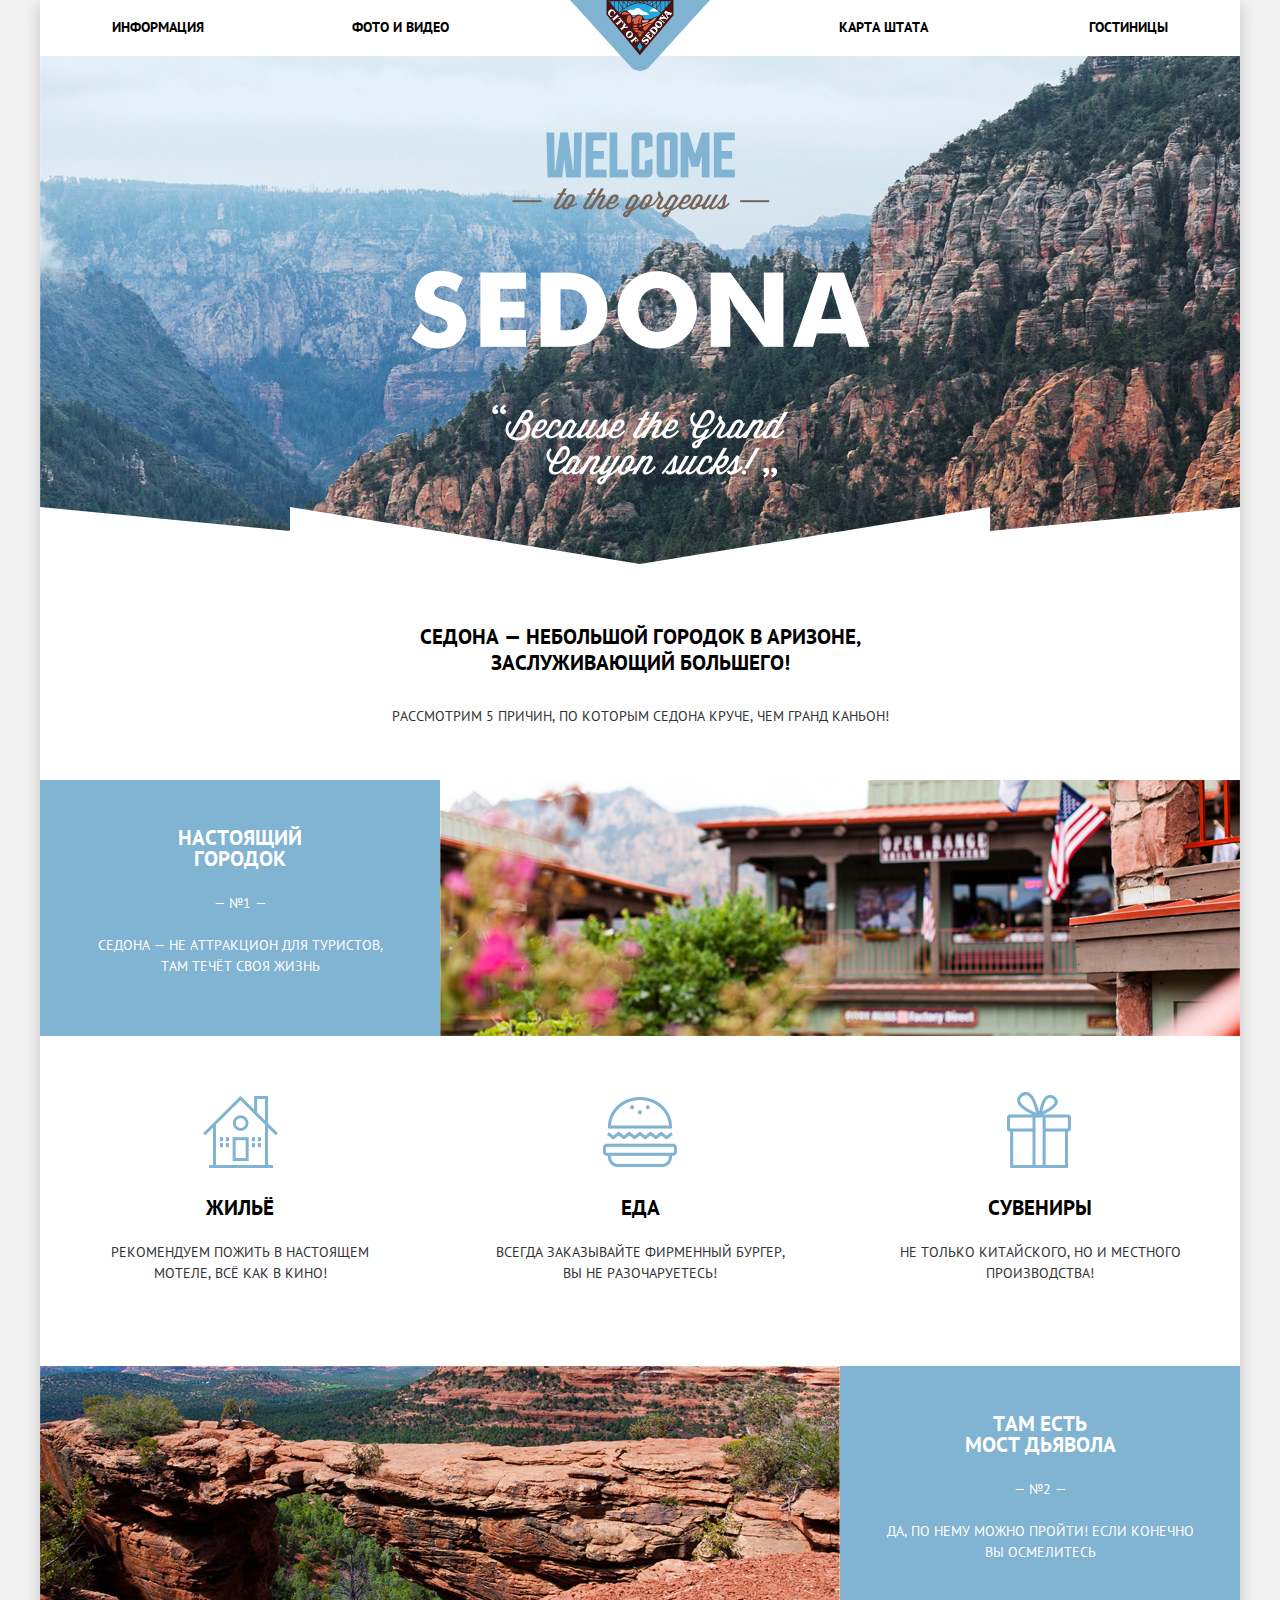
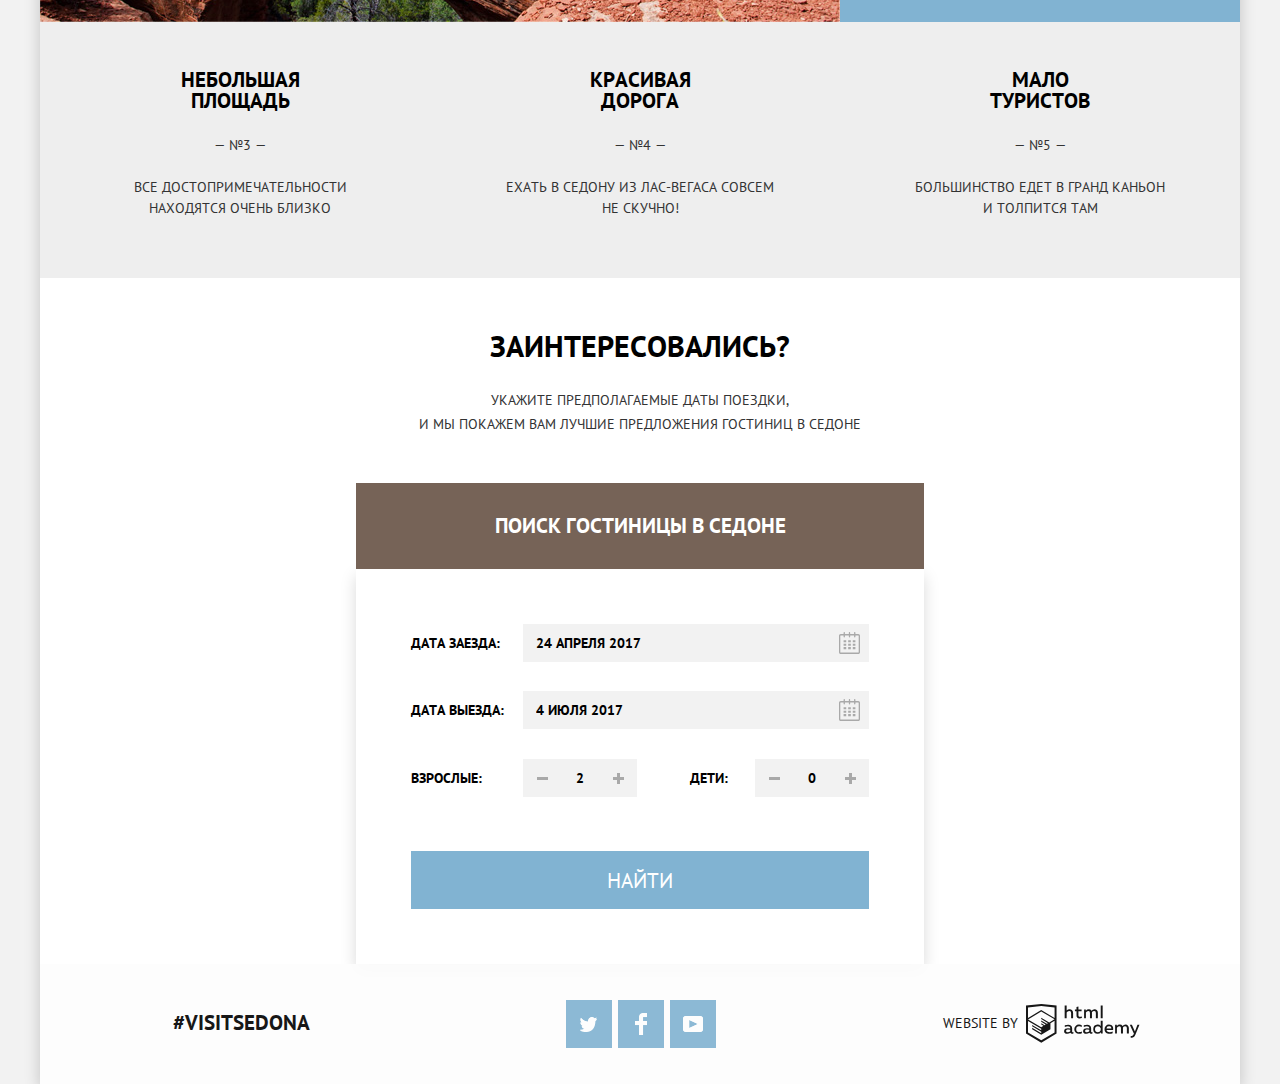
==== index.html @ 2f198418 "8. Оформление контента" ====
<!DOCTYPE html>
<html lang="ru">
  <head>
    <meta charset="utf-8">
    <title>Седона - небольшой городок в Аризоне, заслуживающий большего!</title>
    <link href="https://fonts.googleapis.com/css?family=PT+Sans:400,700&display=swap&subset=cyrillic" rel="stylesheet">
    <link href="css/normalize.css" rel="stylesheet">
    <link href="css/sedona.css" rel="stylesheet">
  </head>
  <body>
		<div class="container">

			<header class="header">
				<nav class="header-navigation">
					<a class="header-logo"><img src="img/svg/header-logo.svg" width="140" height="71" alt="Логотип сайта"></a>
					<ul class="header-menu">
						<li><a href="">Информация</a></li>
						<li><a href="">Фото и видео</a></li>
						<li><a href="">Карта штата</a></li>
						<li><a href="hotels.html">Гостиницы</a></li>
					</ul>
				</nav>
			</header>

			<main>
				<section class="welcome">
						<h1 class="visually-hidden">Добро пожаловать в Седону!</h1>
						<img src="img/images/index-welcome-text.png" width="459" height="353" alt="Добро пожаловать">
				</section>

				<section class="about">
					<h2 class="visually-hidden">Информация о Седоне</h2>
					<p class="about-title">Седона — небольшой городок в Аризоне,<br> заслуживающий большего!</p>
				  <p class="about-description">Рассмотрим 5 причин, по которым Седона круче, чем Гранд Каньон!</p>

					<ol class="features-list">
						<li  class="features-item">
							<div class="features-item-main blue-feature">
								<h3 class="features-item-title">Настоящий<br>городок</h3>
								<span  class="features-item-number">— №1 —</span>
								<p class="features-item-description">Седона — не аттракцион для туристов,<br>там течёт своя жизнь</p>
							</div>
							<p class="features-item-picture"><img src="img/images/feature-1.jpg" width="800" height="256" alt="Фотография в городе"></p>
							<ul class="item-additional">
								<li>
									<h4 class="item-additional-title">Жильё</h4>
									<p class="item-additional-description">Рекомендуем пожить в настоящем мотеле, всё как в кино!</p>
								</li>
								<li>
									<h4 class="item-additional-title">Еда</h4>
									<p class="item-additional-description">Всегда заказывайте фирменный бургер, вы не разочаруетесь!</p>
								</li>
								<li>
									<h4 class="item-additional-title">Сувениры</h4>
									<p class="item-additional-description">Не только китайского, но и местного производства!</p>
								</li>
							</ul>
						</li>

						<li class="features-item">
							<div class="features-item-main blue-feature">
								<h3 class="features-item-title">Там есть<br>Мост Дьявола</h3>
								<span class="features-item-number">— №2 —</span>
								<p class="features-item-description">Да, по нему можно пройти! Если конечно<br>вы осмелитесь</p>
							</div>
							<p class="features-item-picture"><img src="img/images/feature-2.jpg" width="800" height="256" alt="Фотография Моста Дьявола"></p>
						</li>

						<li class="features-item">
							<div class="features-item-main">
								<h3 class="features-item-title">Небольшая<br>площадь</h3>
								<span class="features-item-number">— №3 —</span>
								<p class="features-item-description">Все достопримечательности<br>находятся очень близко</p>
							</div>
						</li>

						<li class="features-item">
							<div class="features-item-main">
								<h3 class="features-item-title">Красивая<br>дорога</h3>
								<span class="features-item-number">— №4 —</span>
								<p class="features-item-description">Ехать в Седону из Лас-Вегаса совсем<br>не скучно!</p>
							</div>	
						</li>

						<li class="features-item">
							<div class="features-item-main">
								<h3 class="features-item-title">Мало<br>туристов</h3>
								<span class="features-item-number">— №5 —</span>
								<p class="features-item-description">Большинство едет в гранд каньон<br>и толпится там</p>
							</div>
						</li>
					</ol>

				</section>

				<section class="find-hotel"> 
					<h2 class="visually-hidden">Поиск гостиницы</h2>
					<p class="find-hotel-title">Заинтересовались?</p>
					<p class="find-hotel-description">Укажите предполагаемые даты поездки,<br>и мы покажем вам лучшие предложения гостиниц в Седоне</p>
					<a class="button-brown searchform-title" href="#">
						Поиск гостиницы в Седоне
					</a>
					
					<form class="searchform" action="https://echo.htmlacademy.ru" method="post">
						<div class="searchform-wrapper">

							<div class="searchform-item searchform-checkin">
								<label for="checkin-date">Дата заезда:</label>
								<input type="text" name="checkin-date" id="checkin-date" value="" placeholder="24 Апреля 2017">
								<span class="calendar-button">
									<svg xmlns="http://www.w3.org/2000/svg" width="21" height="22" viewBox="0 0 21 22">
									<path fill="#a9a9a9" d="M19.251 2.025h-2.845V.648c0-.381-.294-.689-.656-.689-.363 0-.656.308-.656.689v1.377h-3.938V.648c0-.381-.294-.689-.655-.689-.363 0-.657.308-.657.689v1.377H5.906V.648c0-.381-.294-.689-.656-.689-.363 0-.657.308-.657.689v1.377H1.75C.784 2.025 0 2.847 0 3.862v16.302C0 21.179.784 22 1.75 22h17.501c.966 0 1.749-.821 1.749-1.836V3.862c0-1.015-.783-1.837-1.749-1.837zm.437 18.139a.448.448 0 0 1-.437.459H1.75a.45.45 0 0 1-.438-.459V3.862a.45.45 0 0 1 .438-.459h2.844v1.378c0 .381.294.689.657.689.362 0 .656-.308.656-.689V3.403h3.938v1.378c0 .381.294.689.657.689.361 0 .655-.308.655-.689V3.403h3.938v1.378c0 .381.293.689.656.689.362 0 .656-.308.656-.689V3.403h2.845c.241 0 .437.206.437.459v16.302z"/>
									<path fill="#a9a9a9" d="M4.594 8.225h2.625v2.066H4.594zM4.594 11.668h2.625v2.067H4.594zM4.594 15.112h2.625v2.066H4.594zM9.188 15.112h2.625v2.066H9.188zM9.188 11.668h2.625v2.067H9.188zM9.188 8.225h2.625v2.066H9.188zM13.781 15.112h2.625v2.066h-2.625zM13.781 11.668h2.625v2.067h-2.625zM13.781 8.225h2.625v2.066h-2.625z"/>
									</svg>
								</span>
							</div>
							<div class="searchform-item searchform-checkout">
								<label for="checkout-date">Дата выезда:</label>
								<input type="text" name="checkout-date" id="checkout-date" value="" placeholder="4 Июля 2017">
								<span class="calendar-button">
									<svg xmlns="http://www.w3.org/2000/svg" width="21" height="22" viewBox="0 0 21 22">
									<path fill="#a9a9a9" d="M19.251 2.025h-2.845V.648c0-.381-.294-.689-.656-.689-.363 0-.656.308-.656.689v1.377h-3.938V.648c0-.381-.294-.689-.655-.689-.363 0-.657.308-.657.689v1.377H5.906V.648c0-.381-.294-.689-.656-.689-.363 0-.657.308-.657.689v1.377H1.75C.784 2.025 0 2.847 0 3.862v16.302C0 21.179.784 22 1.75 22h17.501c.966 0 1.749-.821 1.749-1.836V3.862c0-1.015-.783-1.837-1.749-1.837zm.437 18.139a.448.448 0 0 1-.437.459H1.75a.45.45 0 0 1-.438-.459V3.862a.45.45 0 0 1 .438-.459h2.844v1.378c0 .381.294.689.657.689.362 0 .656-.308.656-.689V3.403h3.938v1.378c0 .381.294.689.657.689.361 0 .655-.308.655-.689V3.403h3.938v1.378c0 .381.293.689.656.689.362 0 .656-.308.656-.689V3.403h2.845c.241 0 .437.206.437.459v16.302z"/>
									<path fill="#a9a9a9" d="M4.594 8.225h2.625v2.066H4.594zM4.594 11.668h2.625v2.067H4.594zM4.594 15.112h2.625v2.066H4.594zM9.188 15.112h2.625v2.066H9.188zM9.188 11.668h2.625v2.067H9.188zM9.188 8.225h2.625v2.066H9.188zM13.781 15.112h2.625v2.066h-2.625zM13.781 11.668h2.625v2.067h-2.625zM13.781 8.225h2.625v2.066h-2.625z"/>
									</svg>
								</span>
							</div>
							<div class="searchform-item searchform-adults">
								<label for="number-of-adults">Взрослые: </label>
								<div class="searchform-minus-plus-container">
									<span class="searchform-minus">меньше</span>
									<input type="text" name="number-of-adults" id="number-of-adults" value="" placeholder="2">
									<span class="searchform-plus">больше</span>
								</div>
							</div>
							<div class="searchform-item searchform-children">
								<label for="number-of-children">Дети:</label>
								<div class="searchform-minus-plus-container">
								  <span class="searchform-minus">меньше</span>
									<input type="text" name="number-of-children" id="number-of-children" value="" placeholder="0">
									<span class="searchform-plus">больше</span>
								</div>
							</div>

							<button class="button-blue searchform-button" type="submit">Найти</button>

						</div>
					</form>
				</section>
			</main>

			<footer class="footer">
				<p class="footer-hashtag">#visitsedona</p>
				<ul class="footer-social">
					<li>
						<a class="button-blue social-button social-button-twitter" href="https://twitter.com">Twitter</a>
					</li>
					<li>
						<a class="button-blue social-button social-button-facebook" href="https://www.facebook.com">Facebook</a>
					</li>
					<li><a class="button-blue social-button social-button-youtube" href="https://www.youtube.com">YouTube</a>
					</li>		
				</ul>
				<p class="footer-copyright">
					Website by <a href="https://htmlacademy.ru/intensive/htmlcss"><span class="visually-hidden">HTML Academy</span>
					<svg xmlns="http://www.w3.org/2000/svg" width="115" height="41" viewBox="0 0 115 41">
						<path fill="#000" d="M46.84 28.22a2.07 2.07 0 0 0 .58-.11v1.4a3.41 3.41 0 0 1-1.24.22 1.75 1.75 0 0 1-1.75-1 5.08 5.08 0 0 1-3.3 1.13c-1.59 0-3.06-.87-3.06-2.68 0-2.24 2.08-2.93 3.9-2.93a11.63 11.63 0 0 1 2.28.26v-.31c0-1.09-.8-1.86-2.3-1.86a7.79 7.79 0 0 0-3.15.67v-1.79a10.72 10.72 0 0 1 3.35-.58c2.48 0 4 1.18 4 3.83v3.14a.57.57 0 0 0 .69.61zm-6.76-1.19a1.42 1.42 0 0 0 1.64 1.29 3.56 3.56 0 0 0 2.53-1v-1.51a10.21 10.21 0 0 0-1.9-.22c-1.1.01-2.27.35-2.27 1.45zM53.06 20.62a5.29 5.29 0 0 1 2.7.67v1.79a4.28 4.28 0 0 0-2.42-.73 2.89 2.89 0 1 0 0 5.76 5.26 5.26 0 0 0 2.55-.67v1.8a6.58 6.58 0 0 1-2.9.6 4.42 4.42 0 0 1-4.72-4.54 4.54 4.54 0 0 1 4.79-4.68zM65.84 28.22a2.07 2.07 0 0 0 .58-.11v1.4a3.41 3.41 0 0 1-1.24.22 1.75 1.75 0 0 1-1.75-1 5.08 5.08 0 0 1-3.3 1.13c-1.59 0-3.06-.87-3.06-2.68 0-2.24 2.08-2.93 3.9-2.93a11.63 11.63 0 0 1 2.28.26v-.31c0-1.09-.8-1.86-2.3-1.86a7.79 7.79 0 0 0-3.15.67v-1.79a10.72 10.72 0 0 1 3.35-.58c2.48 0 4 1.18 4 3.83v3.14a.57.57 0 0 0 .69.61zm-6.76-1.19a1.42 1.42 0 0 0 1.64 1.29 3.56 3.56 0 0 0 2.53-1v-1.51a10.21 10.21 0 0 0-1.9-.22c-1.11.01-2.27.35-2.27 1.45zM76.67 16.85v12.76h-1.76v-1.39a4.07 4.07 0 0 1-3.35 1.62 4.62 4.62 0 0 1 0-9.22 4 4 0 0 1 3.15 1.37v-5.14h2zm-4.76 5.48a2.9 2.9 0 0 0 0 5.8 3 3 0 0 0 2.79-1.84v-2.13a3.06 3.06 0 0 0-2.79-1.83zM82.99 20.62c3.48 0 4.68 2.81 4.12 5.34h-6.58c.22 1.57 1.75 2.22 3.35 2.22a6.41 6.41 0 0 0 2.77-.62v1.68a7.5 7.5 0 0 1-3.14.6c-2.68 0-5-1.53-5-4.61a4.39 4.39 0 0 1 4.48-4.61zm.09 1.62a2.39 2.39 0 0 0-2.57 2.26h4.85a2.06 2.06 0 0 0-2.28-2.26zM89.1 29.61v-8.75h1.73v1.09a4 4 0 0 1 2.92-1.33 3 3 0 0 1 2.73 1.4 4.33 4.33 0 0 1 3.06-1.4 3.21 3.21 0 0 1 3.32 3.52v5.47h-2V24.2a1.67 1.67 0 0 0-1.73-1.84 2.94 2.94 0 0 0-2.17 1.18V29.61h-2V24.2a1.67 1.67 0 0 0-1.73-1.84 3.11 3.11 0 0 0-2.32 1.35v5.91h-2zM111.47 20.86h2l-4.1 9.93c-.95 2.28-2.19 3-3.52 3a5 5 0 0 1-1.15-.15v-1.66a3 3 0 0 0 .89.13c.95 0 1.66-.67 2.17-2l.18-.44-4.16-8.82h2.13l3 6.6zM40.66 1.53v5a4 4 0 0 1 2.83-1.2A3.41 3.41 0 0 1 47.1 8.9v5.41h-2V9.15a1.9 1.9 0 0 0-2-2.1 3.08 3.08 0 0 0-2.44 1.46v5.8h-2V1.53h2zM52.43 2.42v3.12h3.17v1.71h-3.17v4c0 1.15.53 1.53 1.66 1.53a4.71 4.71 0 0 0 1.77-.35v1.68a7.14 7.14 0 0 1-2.35.38 2.68 2.68 0 0 1-3-2.88V7.23h-1.6V5.52h1.57V2.88zM58.1 14.29V5.54h1.73v1.09a4 4 0 0 1 2.92-1.33 3 3 0 0 1 2.73 1.4 4.33 4.33 0 0 1 3.06-1.4 3.21 3.21 0 0 1 3.32 3.52v5.47h-2V8.88a1.67 1.67 0 0 0-1.73-1.84 2.94 2.94 0 0 0-2.17 1.18V14.29h-2V8.88a1.67 1.67 0 0 0-1.73-1.84 3.11 3.11 0 0 0-2.32 1.35v5.91h-2zM74.72 1.52h1.95v12.76h-1.95zM15.44.02h-.16L0 1.62v28l15.28 9.09 15.28-9.09v-28zm13.12 28.45l-13.28 7.9L2 28.47V16.99l13.22 7.87v1.43l-9.07-5.4v1.38l9.11 5.47v1.46l-9.1-5.42v1.38l9.11 5.47 9.19-5.5V19.22l4.1-2.45v11.67zm0-13.16l-3.65 2.14-1.68 1-8-4.76v1.38l6.84 4.07h-.06l-.15.09-1 .57-5.64-3.36v1.38l4.45 2.65-1.05.7-3.36-2v1.38l2.21 1.3-2.25 1.35-13.16-7.82 13.17-7.92zm0-1.39L15.21 6.05l-13.2 7.86V3.41l13.28-1.39 13.28 1.39v10.51z"/>
					</svg>
					</a>
				</p>
			</footer>
		
		</div>
  </body>
</html>
---- css/sedona.css ----
body {
	margin: 0;
	padding: 0;

	font-family: "PT Sans", "Arial", sans-serif;
	text-transform: uppercase;
	font-kerning: none;

	background-color: #f2f2f2;
}

a {
	text-decoration: none;
}

html {
	box-sizing: border-box;
}

*, *::before, *::after {
	box-sizing: inherit;
}

p {
	margin: 0;
}

img {
	max-width: 100%;
	height: auto;
}

.content-box {
	box-sizing: content-box;
}

.container {
	width: 1200px;
	padding: 0;
	margin: 0 auto;

	box-shadow: 0px 5px 15px 0 rgba(0, 1, 1, 0.2);
}

.visually-hidden {
  position: absolute;

  width: 1px;
  height: 1px;
 	margin: -1px;
 	border: 0;
	padding: 0;
	
	white-space: nowrap;

  clip: rect(0 0 0 0);
  overflow: hidden;
}

.button-blue,
.button-brown {
	display: inline-block;

	font: inherit;
	text-align: center;
	vertical-align: middle;
	color: #fff;
	text-transform: uppercase;

	border: none;
	cursor: pointer;

	transition-property: background-color, color;
	transition-duration: 0.3s, 0.2s;
}

.button-blue {
	background-color: #81b3d2;
}

.button-brown {
	background-color: #766357;
}

.button-blue:hover,
.button-blue:focus {
	background-color: #669ec0;
}

.button-blue:active {
	color: rgba(255, 255, 255, 0.3);

	background-color: #5496bd
}

.button-brown:hover,
.button-brown:focus {
	background-color: #604e43;
}

.button-brown:active {
	color: rgba(255, 255, 255, 0.3);

	background-color: #503e33;
}

.header-navigation {
	position: relative;
	font-size: 14px;
	font-weight: 700;
	line-height: 26px;
	color: #000;

	background-color: #fff;
	
	user-select: none;
}

.header-logo {
	position: absolute;
	display: block;
	width: 140px;
	height: 71px;
	left: 50%;
	top: 0;
	z-index: 10;
	transform: translate(-50%, 0);
}

.header-menu {
	display: flex;
	flex-wrap: wrap;

	margin: 0;
	padding: 0;

	list-style: none;
}

.header-menu li {
	display: block;
	width: 239px;
	height: 56px;
	padding-top: 14px;

	color: #000;

	transition-property: color;
	transition-duration: 0.2s;
}

.header-menu li:nth-child(4n+2) {
	margin-right: 244px;
}

.header-menu li:nth-child(4n+1),
.header-menu li:nth-child(4n+2) { 
	text-align: left;
}

.header-menu li:nth-child(4n-1),
.header-menu li:nth-child(4n) { 
	text-align: right;
} 

.header-menu li:nth-child(4n+1) {
	padding-left: 72px;
}

.header-menu li:nth-child(4n+2) {
	padding-left: 73px;
}

.header-menu li:nth-child(4n-1) {
	padding-right: 73px;
}

.header-menu li:nth-child(4n) {
	padding-right: 72px;
}

.header-menu a {
	color: #000;
	
	transition-property: color;
	transition-duration: 0.2s;
}
	
.header-menu a:hover,
.header-menu a:focus {
	color: #81b3d2;
}

.header-menu a:active {
	color: rgba(0, 0, 0, 0.3);
}

.welcome {
	position: relative;

	width: 1200px;
	height: 508px;
	padding-top: 76px;

	background-image: url("../img/images/index-welcome-bg.jpg");
	background-position: center -83px;
	background-repeat: no-repeat;
	background-size: 1200px 800px;
}

.welcome::after {
	content:"";

	position: absolute;
	width: 100%;
	height: 57px;

	left: 0;
	bottom: 0;
	background-image: url("../img/svg/index-welcome-mask.svg");
	background-repeat: no-repeat;
}

.welcome img {
	display: block;
	width: 459px;
	height: 353px;

	margin: 0 auto;
}

.about {
	padding-top: 60px;

	background-color: #fff;
}

.about-title {
	margin: 0;
	margin-bottom: 27px;

	font-size: 21px;
	font-weight: 700;
	line-height: 26px;
	text-align: center;
	color: #000;
}

.about-description {
	margin: 0;
	margin-bottom: 51px;

	font-size: 14px;
  font-weight: 400;
	line-height: 26px;
	text-align: center;
  color: #333;
}

.features-list {
	display: flex;
	flex-wrap: wrap;
	margin: 0;
	padding: 0;

	list-style: none;
}

.features-item {
	display: flex;
	flex-wrap: wrap;
	text-align: center;
}

.features-item:nth-child(2) {
	flex-direction: row-reverse;
}

.features-item-main {
	width: 400px;
	padding-top: 47px;

	background-color: #eeeeee;
}

.features-item-picture {
	width: 800px;
	height: 256px;
	margin: 0;
}

.blue-feature {
	background-color: #81b3d2;

}
 .blue-feature .features-item-title,
 .blue-feature .features-item-number,
 .blue-feature .features-item-description {
	 color: #fff;
 }

.features-item-title {
	margin: 0;
	margin-bottom: 24px;

	font-size: 21px;
	font-weight: 700;
	line-height: 21px;
	color: #000;
}

.features-item-number,
.features-item-description {
	font-size: 14px;
	font-weight: 400;
	line-height: 21px;
	color: #333;
}

.features-item-number {
	display: block;
	margin-bottom: 21px;
}

.features-item-description {
	margin-bottom: 59px;
}

.item-additional {
	display: flex;
	flex-wrap: wrap;

	width: 100%;
	margin: 0;
	padding: 0;

	list-style: none;
}

.item-additional li{
	width: 400px;
}

.item-additional-title {
	position: relative;

	margin: 0;
	margin-bottom: 24px;
	padding-top: 161px;

	font-size: 21px;
	font-weight: 700;
	line-height: 21px;
	color: #000;
}

.item-additional-title::before {
	position: absolute;

	content: "";
	width: 80px;
	height: 80px;
}

.item-additional li:first-child .item-additional-title::before {
	background: url("../img/images/features-icon-house.png") no-repeat 50% 50%;
	top: 56px;
	left: 160px;
}

.item-additional li:nth-child(2) .item-additional-title::before {
	background: url("../img/images/features-icon-burger.png") no-repeat 50% 50%;
	top: 56px;
	left: 160px;
}

.item-additional li:last-child .item-additional-title::before {
	background: url("../img/images/features-icon-gift.png") no-repeat 50% 50%;
	top: 54px;
	left: 159px;
}

.item-additional-description {
	padding: 0 50px;
	margin-bottom: 82px;

	font-size: 14px;
	font-weight: 400;
	line-height: 21px;
	color: #333;
}

.find-hotel {
	padding-top: 50px;

	text-align: center;
	background-color: #fff;
}

.find-hotel-title {
	margin: 0;
	margin-bottom: 24px;

	font-size: 30px;
  font-weight: 700;
	line-height: 36px;
  color: #000;
}

.find-hotel-description {
	margin: 0;
	margin-bottom: 47px;

	font-size: 14px;
  font-weight: 400;
	line-height: 24px;
  color: #333;
}

.searchform-title {
	width: 568px;
	height: 86px;
	margin: 0 auto;

	font-size: 21px;
  font-weight: 700;
  line-height: 86px;
}

.searchform {
	width: 568px;
	margin: 0 auto;
	padding:0;

	background-color: #fff;
	box-shadow: 0 7px 15px rgba(0, 1, 1, 0.15);
}

.searchform label {
	font-size: 14px;
  font-weight: 700;
  line-height: 26px;
  color: #000;
}

.searchform input {
	padding: 0;

	font: inherit;
	font-size: 14px;
  font-weight: 700;
  line-height: 38px;
  color: #000;
  text-transform: inherit;

	background-color: #f2f2f2;
	border: 2px solid #f2f2f2;
	border: 0;
}

.searchform-wrapper {
	display: flex;
	flex-wrap: wrap;
	align-items: flex-start;
	justify-content: space-between;
	width: 458px;
	margin: 0 auto;
	padding-top: 55px;
	padding-bottom: 55px;
}

.searchform-item {
  display: flex;
}

.searchform label {
	display: block;
	margin-right: auto;

	line-height: 38px;
}

.searchform-checkin,
.searchform-checkout {
	position: relative;

	width: 100%;
}

.calendar-button {
	position: absolute;

	display: block;
	width: 21px;
	height: 22px;
	top: 8px;
	right: 9px;

	cursor: pointer;
}

.calendar-button:hover path,
.calendar-button:focus path {
	fill: #000;
}

.calendar-button:active path {
	fill: #81b3d2;
}

.calendar-button path {
	transition: fill 0.3s;
}

.searchform-checkin {
	margin-bottom: 29px;
}

.searchform-checkout {
	margin-bottom: 30px;
}

.searchform-checkin input,
.searchform-checkout input{
	width: 346px;
	padding-left: 13px;
	padding-right: 40px;
}

.searchform-children,
.searchform-adults {
	margin-bottom: 54px;
}

.searchform-adults {
	width: 226px;
}

.searchform-children label {
	padding-right: 27px;
}

.searchform-adults input,
.searchform-children input {
	width: 38px;

	text-align: center;
}
.searchform-minus-plus-container{
	display: flex;
	justify-content: center;
	width: 114px;
}

.searchform-minus,
.searchform-plus {
	position: relative;

	display: block;
	width: 38px;

	font-size: 0;
	background-color: #f2f2f2;

	cursor: pointer;
}

.searchform-minus::before {
	content: "";

	position: absolute;
	top: 18px;
	left: 14px;
	width: 11px;
	height: 3px;
	background-color: #a9a9a9;

	transition-property: background-color;
	transition-duration: 0.3s;
}

.searchform-minus:hover::before,
.searchform-minus:focus::before {
	background-color: #000;
}

.searchform-minus:active::before {
	background-color: #81b3d2;
}


.searchform-plus::before {
	content: "";

	position: absolute;
	top: 18px;
	left: 14px;
	width: 11px;
	height: 3px;
	background-color: #a9a9a9;
}

.searchform-plus::after {
	content: "";

	position: absolute;
	top: 14px;
	left: 18px;
	width: 3px;
	height: 11px;
	background-color: #a9a9a9;
}

.searchform-plus:hover::before,
.searchform-plus:hover::after,
.searchform-plus:focus::before,
.searchform-plus:focus::after {
	background-color: #000;	
}

.searchform-plus:active::before,
.searchform-plus:active::after {
	background-color: #81b3d2;
}

.searchform-minus::before,
.searchform-plus::before,
.searchform-plus::after {
	transition-property: background-color;
	transition-duration: 0.3s;
}

.searchform input::-webkit-input-placeholder {
  color: #000;
} 
.searchform input::-moz-placeholder {
  color: #000;
}

.searchform input:hover {
	background-color: #ebebeb;
	border-color: #ebebeb;
}

.searchform input:focus {
	background-color: #fff;
	border-color: #e5e5e5;
}

.searchform-button {
	width: 458px;
	height: 58px;

	font-size: 21px;
	font-weight: 400;
	line-height: 58px;
}

.filters-box {
	padding-top: 27px;
  padding-bottom: 31px;

	color: #fff;

	background: #2a3e45 url("../img/images/hotels-bg.jpg") no-repeat 50% -295px;
}


.filters-box fieldset {
	width: 255px;
	padding: 0;
	margin: 0;

	border: none;
}

.filters-box legend {
	margin-bottom: 25px;

	font-size: 16px;
	font-weight: 700;

	line-height: 21px;
}

.filters-box ul {
	padding:0;
	margin: 0;

	list-style: none;
}

.filters-box li {
	margin-bottom: 25px;
	padding-left: 40px;
}

.filters-box li:last-child {
	margin-bottom: 0;
}

.filters-box .filters-checkbox {
	position: relative;

	display: block;

	font-size: 14px;
	font-weight: 400;

	line-height: 21px;

	cursor: pointer;
	user-select: none;
}

.filters-box input[type="checkbox"] + .checkbox-indicator {
	position: absolute;
	top: -1px;
	left: -40px;

	width: 27px;
	height: 23px;

	background: url("../img/svg/checkbox-off.svg") no-repeat 0 0;
	background-size: 23px 23px;
}

.filters-box input[type="checkbox"]:focus + .checkbox-indicator {
	outline: thin dotted;
  outline: 5px auto -webkit-focus-ring-color;
}

.filters-box input[type="checkbox"]:disabled + .checkbox-indicator {
	background-image: url("../img/svg/checkbox-off-disabled.svg");
	background-size: 23px 23px;
}

.filters-box input[type="checkbox"]:checked:disabled + .checkbox-indicator {
	background-image: url("../img/svg/checkbox-on-disabled.svg");
	background-size: 27px 23px;
}

.filters-box input[type="checkbox"]:checked + .checkbox-indicator {
	background-image: url("../img/svg/checkbox-on.svg");
	background-size: 27px 23px;
}

.checkbox-indicator {
	transition: background-image 0.2s;
}

.filter-range {
	width: 318px;
	margin-left: auto;
}

.filter-range-title {
	margin: 0;
	margin-bottom: 10px;

	font-size: 16px;
	font-weight: 700;

	line-height: 21px;
}

.price-controls {
	position: relative;

	height: 36px;
	margin-bottom: 20px;

	font-size: 0;

	border: 2px solid #fff;
	border-radius: 2px;
}

.price-controls::after {
	content: "";
	position: absolute;
	top: 50%;
	left: 50%;

	width: 2px;
	height: 22px;

	background-color: #fff;
	transform: translate(0, -50%);
}

.price-controls label {
	display: inline-block;

	font-size: 14px;
	font-weight: 400;

	line-height: 31px;
	vertical-align: top;

	cursor: pointer;
}

.price-controls .min-price,
.price-controls .max-price {
	width: 147px;
  padding-left: 65px;
}

.price-controls input {
	width: 32px;
	margin: 0;

	color: inherit;
	font: inherit;

	background: none;
	border: none;
}

.range-controls {
	position: relative;
	
	margin-bottom: 32px;
}

.range-controls .scale {
	height: 2px;

	background-color: rgba(255, 255, 255, 0.3);
}

.range-controls .bar {
	width: 80%;
	height: 2px;

	background: #fff;
}

.range-toggle {
	position: absolute;
	top: -9px;
	
	width: 4px;
	height: 4px;

	background-color: #ababab;
	border: 8px solid #fff;
	border-radius: 50%;
	cursor: pointer;
}

.range-toggle:hover {
  background: #1c4f80;
}

.range-toggle-min {
	left: 0;
}

.range-toggle-max {
	left: 80%;
}

.button-transparent {
	display: block;
	
	width: 137px;
	margin-left: 85px;
	padding: 0;

	font: inherit;
	font-size: 14px;
	color: #fff;
	text-transform: uppercase;
	line-height: 32px;

	background: transparent;
	border: 2px solid #fff;
	border-radius: 2px;
	cursor: pointer;

	transition-property: background-color, color;
	transition-duration: 0.3s, 0.2s;
}

.button-transparent:hover {
	color: #000;

	background-color: #fff;
}

.sorting-box {
	padding-top: 30px;
	padding-bottom: 31px;

	color: #000;

	background-color: #fff;
}

.sorting-box .hotels-container {
	align-items: center;
}

.sorting-found {
	margin: 0;
	margin-right: 47px;

	font-size: 21px;
	font-weight: 700;
	line-height: 26px;
}

.sorting-method {
	display: flex;

	padding-top: 4px;

	font-size: 12px;
	font-weight: 400;
	line-height: 18px;

	user-select: none;
}

.sorting-method ul {
	display: flex;

	margin: 0;
	margin-left: 39px;
	padding: 0;

	list-style:	none;	
}

.sorting-method li {
	margin-right: 33px;
}

.sorting-method li:last-child {
	margin-right: 0;
}

.sorting-item a {
	display: block;

	color: #cacaca;

	background-image: linear-gradient(to right, transparent 50%, #81b3d2 50%);
  background-position: 0 1.30em;
  background-repeat: repeat-x;
	background-size: 2px 1px;
	
	transition: 0.2s;
}

.sorting-item a:hover,
.sorting-item a:focus {
	color: #81b3d2;
}

.sorting-item a:active {
	color: #000;
	
	background-image: none;
}

.sorting-item-selected {
	color: #81b3d2;
}

.sorting-order {
	margin: 0;
	margin-left: auto;
	padding-top: 1px;
	padding-right: 1px;

	font-size: 0;

	user-select: none;
}

.sorting-button {
	position: relative;

	display: inline-block;

	width: 11px;
	height: 10px;

	cursor: pointer;
}

.sorting-down {
	margin-right: 13px;	
}

.sorting-button::before {
	content: "";

	position: absolute;
	top: 0;
	left: 0;
	
	transition: border-color 0.3s;
}

.sorting-up::before {
	border: 6px solid transparent; border-top: 11px solid #cacaca;
	border-bottom: 0;
}

.sorting-down::before {
	border: 6px solid transparent; border-bottom: 11px solid #cacaca;
	border-top: 0;
}

.sorting-up:hover::before,
.sorting-up:focus::before {
	border-top-color: #000;
}

.sorting-down:hover::before,
.sorting-down:focus::before {
	border-bottom-color: #000;
}

.sorting-down.sorting-button-selected::before,
.sorting-down:active::before {
	border-bottom-color: #81b3d2;
}

.sorting-up.sorting-button-selected::before,
.sorting-up:active::before {
	border-top-color: #81b3d2;
}

.accomodation {
	background-color: #fff;
}

.hotels-container {
	display: flex;
	width: 1056px;
	margin: 0 auto;
}

.accommodation-options {
	padding: 0;
	margin: 0;

	list-style: none;
}

.accomodation-item {
	padding-top: 30px;
	padding-bottom: 30px;
	margin-top: -1px;

	border-top: 1px solid #e5e5e5;
	border-bottom: 1px solid #e5e5e5;
}

.hotel-image {
	order: -1;
	width: 135px;
	height: 90px;
	margin: 0;
	margin-right: 30px;
}

.hotel-info {
	flex-grow: 1;
	min-width: 258px;
}

.hotel-name {
	margin: 0;
	margin-bottom: 7px;

	font-size: 21px;
	font-weight: 700;
	/* line-height: 26px; */
	line-height: 21px;
	color: #000;
	
	transform: translate(0, -3px);
}

.hotel-info p {
	margin: 0;
	margin-bottom: 14px;
}

.hotel-type,
.hotel-price {
	display: inline-block;

	font-size: 14px;
	font-weight: 400;
	line-height: 21px;
	vertical-align: top;
	color: #333;
}

.hotel-type {
	min-width: 110px;
	margin-right: 6px;
}

.hotel-price {
	min-width: 142px;
}

.hotel-more,
.hotel-book {
	font-size: 14px;
	font-weight: 700;
	line-height: 27px;
}

.hotel-more {
	width: 110px;
	height: 27px;
	margin-right: 2px;
}

.hotel-book {
	width: 142px;
	height: 27px;
}

.hotel-rating {
	display: flex;
	flex-direction: column;
	justify-content: space-between;
	width: 110px;
}

.hotel-rating-stars {
	display: flex;
	flex-direction: row-reverse;
	margin: 0;
	padding: 0;

	list-style: none;

	transform: translate(0, -1px)
}

.hotel-rating-stars li {
	margin-left: 5px;
}

.hotel-rating-stars li:last-child {
	margin-left: 0;
}

.hotel-rating-value {
	display: block;

	font-size: 14px;
	font-weight: 400;
	line-height: 27px;
	text-align: center;
	color: #666;

	background-color: #f2f2f2;
}

.footer {
	display: flex;
	justify-content: flex-start;
	align-items: center;
	padding-top: 36px;
	padding-bottom: 36px;
	background-color: #fff;
	opacity: 0.9;
	}


.footer-hashtag {
	display: block;
	margin: 0;
	margin-left: 133px;
	padding-bottom: 2px;

	font-size: 21px;
  font-weight: 700;
	line-height: 26px;
	text-align: right;
	color: #000;
}

.footer-social {
	display: flex;
	justify-content: flex-end;
	width: 178px;

	padding: 0;
	margin: 0 auto;

	list-style: none;
}

.footer-social li {
	margin-right: 6px;
}

.footer-social li:last-child {
	margin-right: 0px;
}

.social-button {
	position: relative;
	width: 46px;
	height: 48px;
	
	font-size: 0;
}

.social-button::before {
	content: "";
	position: absolute;
	width: 100%;
	height: 100%;
	top: 0;
	left: 0;

	background-repeat: no-repeat;
	background-position: 50% 50%;

	opacity: 1;

	transition: opacity 0.1s;
}

.social-button-twitter::before {
	background-image: url("../img/images/icon-twitter.png");
}

.social-button-facebook::before {
	background-image: url("../img/images/icon-facebook.png");
}

.social-button-youtube::before {
	background-image: url("../img/images/icon-youtube.png");
}

.social-button:active::before {
	opacity: 0.3;
}

.footer-copyright {
	display: flex;
	width: 198px;
	align-items: center;
	justify-content: space-between;
	margin: 0;
	margin-right: 99px;
	padding-bottom: 2px;

	font-size: 14px;
  font-weight: 400;
  line-height: 26px;
	color: #000;
}

.footer-copyright a {
	position: relative;
	top: 1px;

	display: block;
	width: 115px;
	height: 41px;
}

.footer-copyright path {
	transition: fill 0.3s;
}

.footer-copyright a:hover path,
.footer-copyright a:focus path {
	fill: #81b3d2;
}

.footer-copyright a:active path {
	fill: #bdbbbc;
}
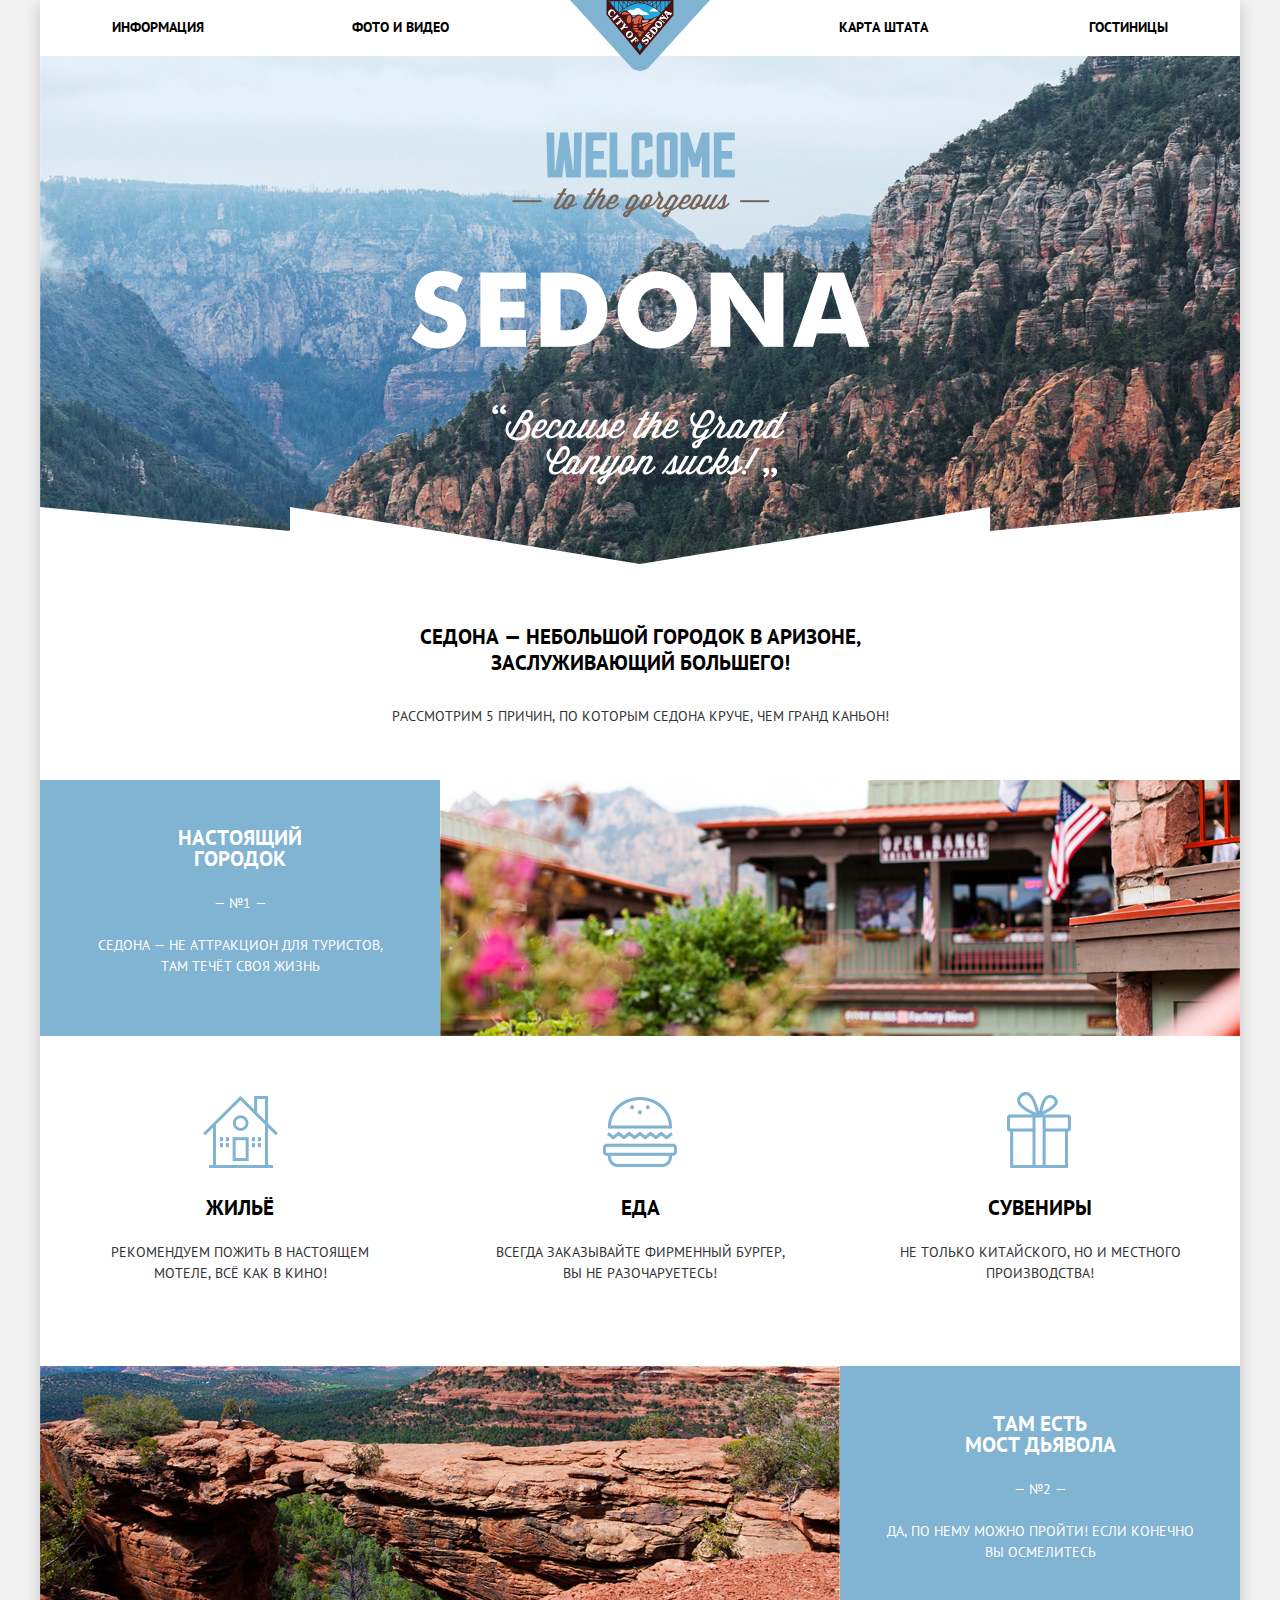
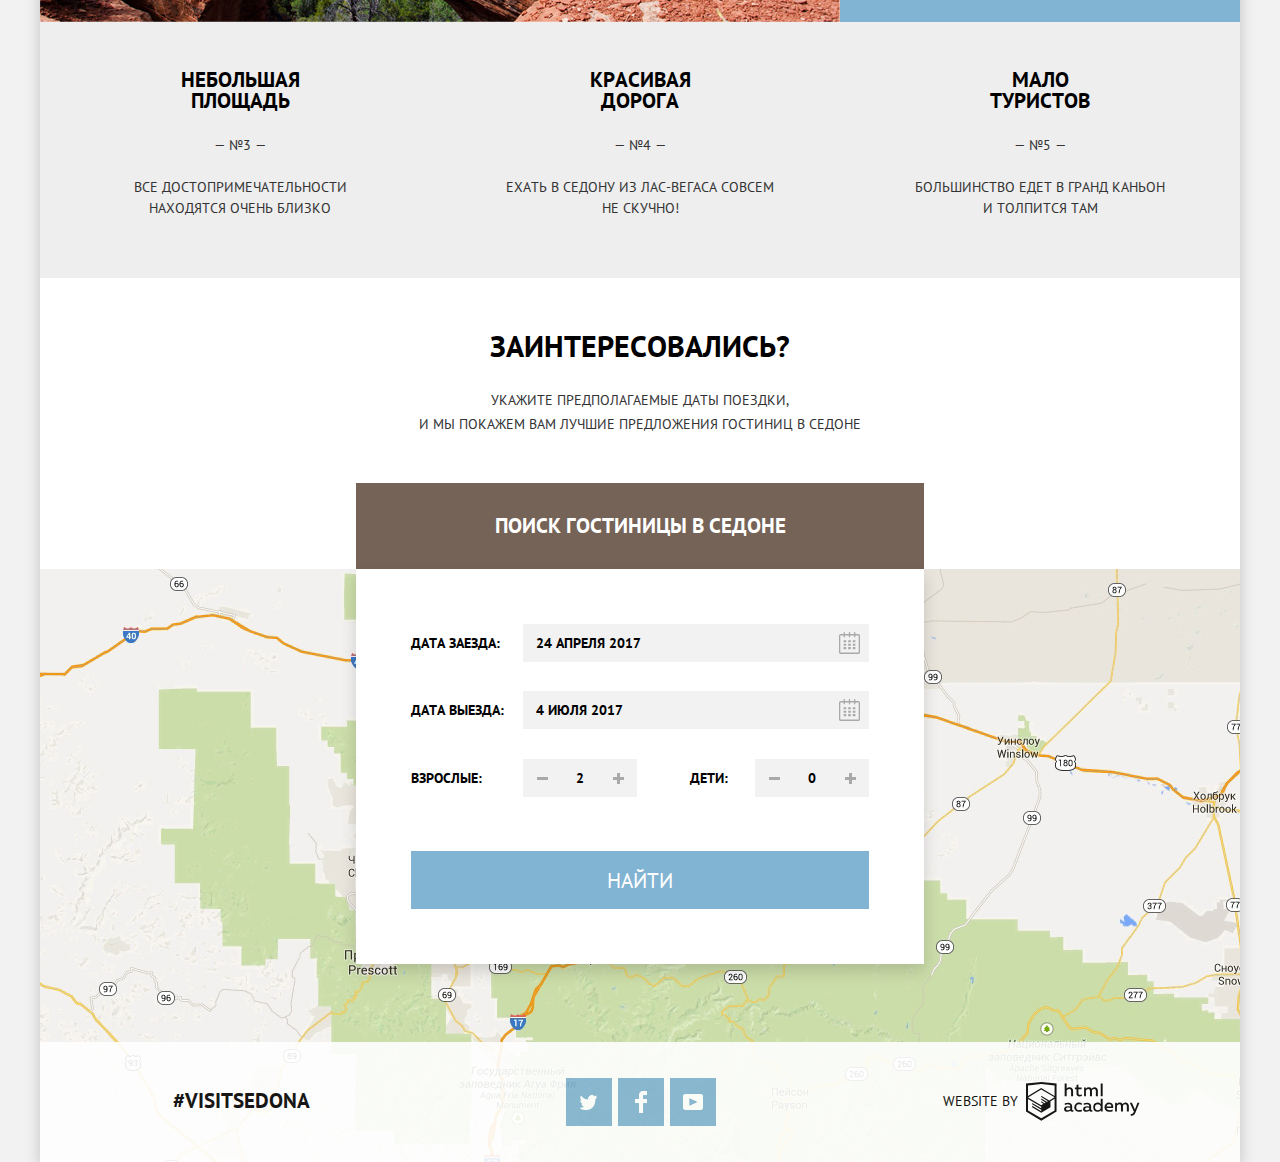
==== commit e25fe75c: "Добавил карту" ====
--- a/index.html
+++ b/index.html
@@ -146,9 +146,13 @@
 						</div>
 					</form>
 				</section>
+
+				<section class="map">
+					<!-- <iframe src="https://www.google.com/maps/embed?pb=!1m18!1m12!1m3!1d943279.9633735727!2d-112.20242043568891!3d34.62114854041308!2m3!1f0!2f0!3f0!3m2!1i1024!2i768!4f13.1!3m3!1m2!1s0x872da132f942b00d%3A0x5548c523fa6c8efd!2z0KHQtdC00L7QvdCwLCDQkNGA0LjQt9C-0L3QsCA4NjMzNiwg0KHQqNCQ!5e0!3m2!1sru!2sru!4v1570294739976!5m2!1sru!2sru" width="1200" height="593" frameborder="0" style="border:0;" allowfullscreen=""></iframe> -->
+				</section>
 			</main>
 
-			<footer class="footer">
+			<footer class="footer index-footer">
 				<p class="footer-hashtag">#visitsedona</p>
 				<ul class="footer-social">
 					<li>
--- a/css/sedona.css
+++ b/css/sedona.css
@@ -1,4 +1,6 @@
 body {
+	position: relative;
+
 	margin: 0;
 	padding: 0;
 
@@ -391,6 +393,8 @@
 }
 
 .find-hotel {
+	position: relative;
+
 	padding-top: 50px;
 
 	text-align: center;
@@ -428,6 +432,10 @@
 }
 
 .searchform {
+	position: absolute;
+	left: 50%;
+	transform: translateX(-50%);
+
 	width: 568px;
 	margin: 0 auto;
 	padding:0;
@@ -656,6 +664,13 @@
 	line-height: 58px;
 }
 
+.map {
+	width: 1200px;
+	height: 593px;
+
+	background: #fff url("../img/images/map.jpg") no-repeat 0 0;
+}
+
 .filters-box {
 	padding-top: 27px;
   padding-bottom: 31px;
@@ -809,6 +824,7 @@
 
 .price-controls input {
 	width: 32px;
+	height: 32px;
 	margin: 0;
 
 	color: inherit;
@@ -1179,6 +1195,12 @@
 	opacity: 0.9;
 	}
 
+.index-footer {
+	position: absolute;
+	bottom: 0;
+
+	width: 1200px;
+}
 
 .footer-hashtag {
 	display: block;
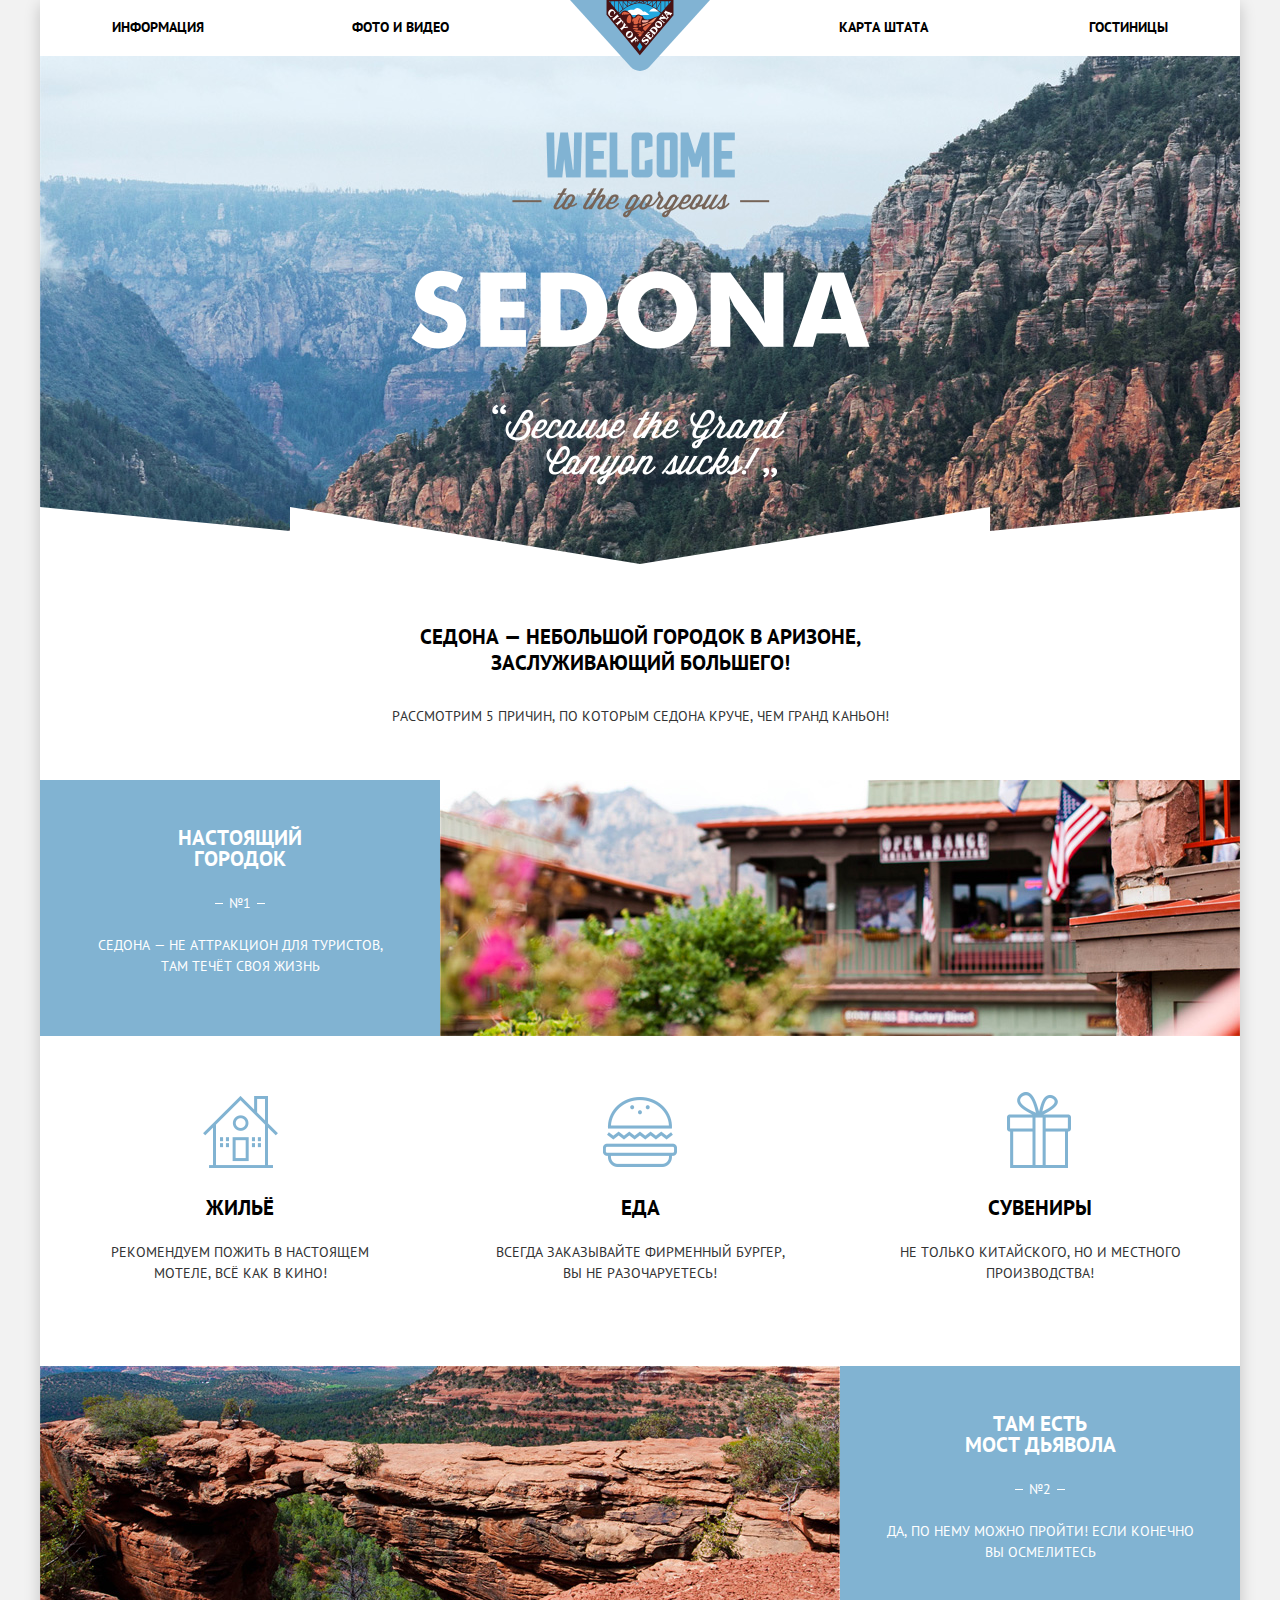
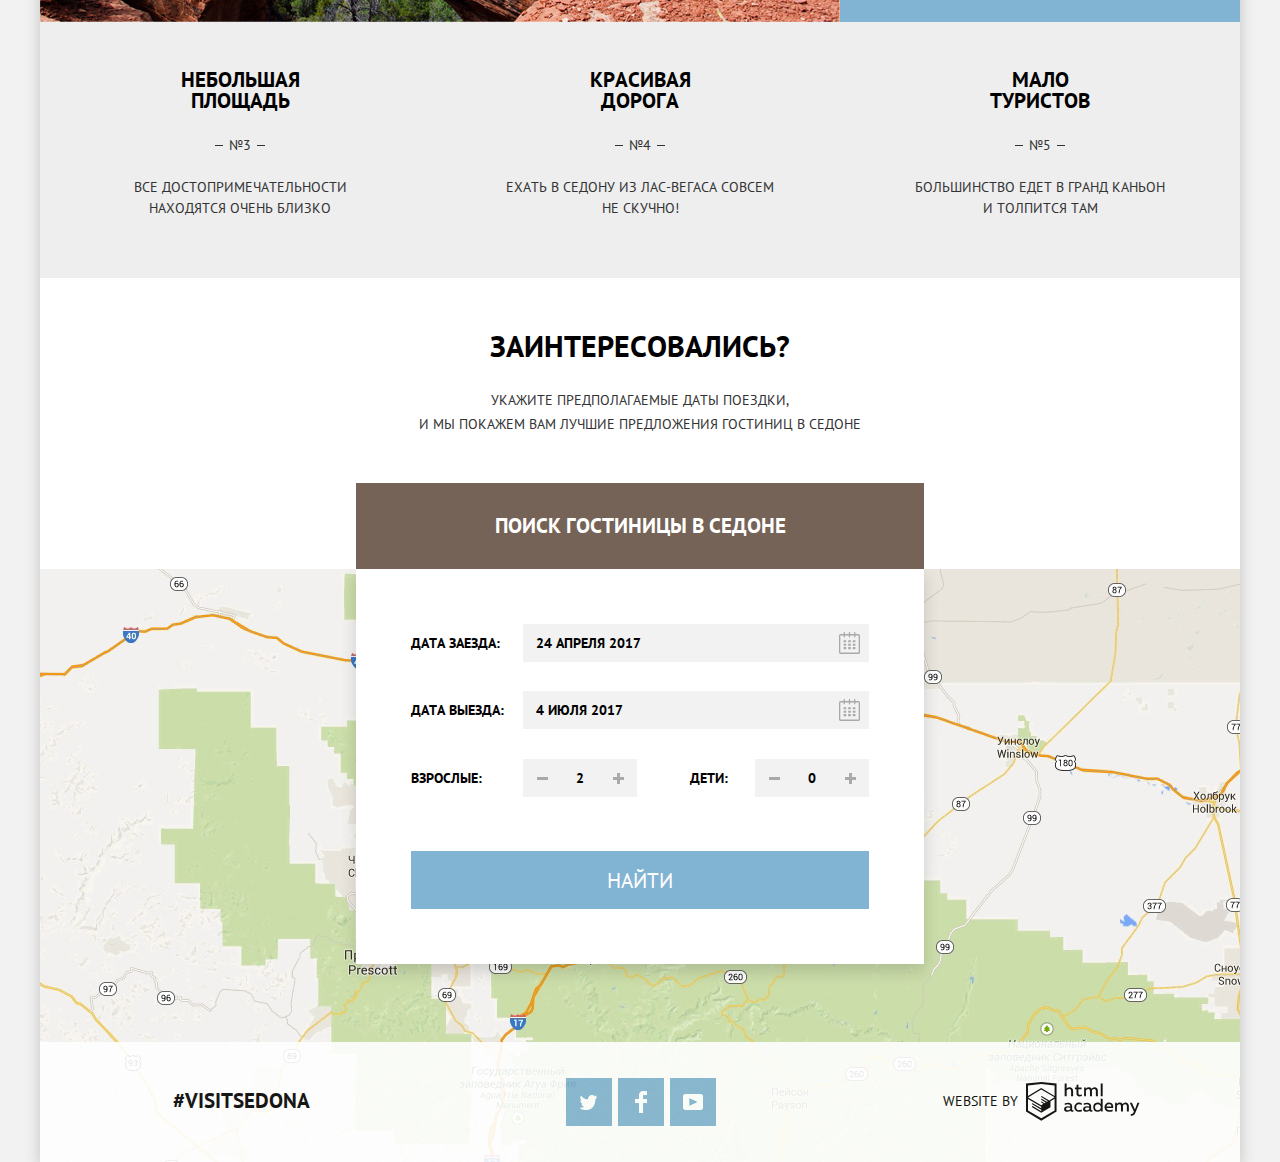
==== commit 47ef931c: "Улучшения + JS" ====
--- a/index.html
+++ b/index.html
@@ -5,7 +5,7 @@
     <title>Седона - небольшой городок в Аризоне, заслуживающий большего!</title>
     <link href="https://fonts.googleapis.com/css?family=PT+Sans:400,700&display=swap&subset=cyrillic" rel="stylesheet">
     <link href="css/normalize.css" rel="stylesheet">
-    <link href="css/sedona.css" rel="stylesheet">
+    <link href="css/sedona-min.css" rel="stylesheet">
   </head>
   <body>
 		<div class="container">
@@ -14,9 +14,9 @@
 				<nav class="header-navigation">
 					<a class="header-logo"><img src="img/svg/header-logo.svg" width="140" height="71" alt="Логотип сайта"></a>
 					<ul class="header-menu">
-						<li><a href="">Информация</a></li>
-						<li><a href="">Фото и видео</a></li>
-						<li><a href="">Карта штата</a></li>
+						<li><a href="#">Информация</a></li>
+						<li><a href="#">Фото и видео</a></li>
+						<li><a href="#">Карта штата</a></li>
 						<li><a href="hotels.html">Гостиницы</a></li>
 					</ul>
 				</nav>
@@ -37,7 +37,7 @@
 						<li  class="features-item">
 							<div class="features-item-main blue-feature">
 								<h3 class="features-item-title">Настоящий<br>городок</h3>
-								<span  class="features-item-number">— №1 —</span>
+								<span  class="features-item-number">№1</span>
 								<p class="features-item-description">Седона — не аттракцион для туристов,<br>там течёт своя жизнь</p>
 							</div>
 							<p class="features-item-picture"><img src="img/images/feature-1.jpg" width="800" height="256" alt="Фотография в городе"></p>
@@ -60,7 +60,7 @@
 						<li class="features-item">
 							<div class="features-item-main blue-feature">
 								<h3 class="features-item-title">Там есть<br>Мост Дьявола</h3>
-								<span class="features-item-number">— №2 —</span>
+								<span class="features-item-number">№2</span>
 								<p class="features-item-description">Да, по нему можно пройти! Если конечно<br>вы осмелитесь</p>
 							</div>
 							<p class="features-item-picture"><img src="img/images/feature-2.jpg" width="800" height="256" alt="Фотография Моста Дьявола"></p>
@@ -69,7 +69,7 @@
 						<li class="features-item">
 							<div class="features-item-main">
 								<h3 class="features-item-title">Небольшая<br>площадь</h3>
-								<span class="features-item-number">— №3 —</span>
+								<span class="features-item-number">№3</span>
 								<p class="features-item-description">Все достопримечательности<br>находятся очень близко</p>
 							</div>
 						</li>
@@ -77,7 +77,7 @@
 						<li class="features-item">
 							<div class="features-item-main">
 								<h3 class="features-item-title">Красивая<br>дорога</h3>
-								<span class="features-item-number">— №4 —</span>
+								<span class="features-item-number">№4</span>
 								<p class="features-item-description">Ехать в Седону из Лас-Вегаса совсем<br>не скучно!</p>
 							</div>	
 						</li>
@@ -85,7 +85,7 @@
 						<li class="features-item">
 							<div class="features-item-main">
 								<h3 class="features-item-title">Мало<br>туристов</h3>
-								<span class="features-item-number">— №5 —</span>
+								<span class="features-item-number">№5</span>
 								<p class="features-item-description">Большинство едет в гранд каньон<br>и толпится там</p>
 							</div>
 						</li>
@@ -97,9 +97,9 @@
 					<h2 class="visually-hidden">Поиск гостиницы</h2>
 					<p class="find-hotel-title">Заинтересовались?</p>
 					<p class="find-hotel-description">Укажите предполагаемые даты поездки,<br>и мы покажем вам лучшие предложения гостиниц в Седоне</p>
-					<a class="button-brown searchform-title" href="#">
+					<button class="button-brown searchform-title searchform-open-js" aria-label="Закрыть или открыть форму поиска (по умолчанию форма открыта)">
 						Поиск гостиницы в Седоне
-					</a>
+					</button>
 					
 					<form class="searchform" action="https://echo.htmlacademy.ru" method="post">
 						<div class="searchform-wrapper">
@@ -148,7 +148,9 @@
 				</section>
 
 				<section class="map">
-					<!-- <iframe src="https://www.google.com/maps/embed?pb=!1m18!1m12!1m3!1d943279.9633735727!2d-112.20242043568891!3d34.62114854041308!2m3!1f0!2f0!3f0!3m2!1i1024!2i768!4f13.1!3m3!1m2!1s0x872da132f942b00d%3A0x5548c523fa6c8efd!2z0KHQtdC00L7QvdCwLCDQkNGA0LjQt9C-0L3QsCA4NjMzNiwg0KHQqNCQ!5e0!3m2!1sru!2sru!4v1570294739976!5m2!1sru!2sru" width="1200" height="593" frameborder="0" style="border:0;" allowfullscreen=""></iframe> -->
+					<h2 class="visually-hidden">Седона на карте</h2>
+					<p class="visually-hidden">Координаты: 34°52'09.5"N 111°45'41.8"W (34.869294, -111.761601)</p>
+					<iframe src="https://www.google.com/maps/embed?pb=!1m18!1m12!1m3!1d815653.5714493705!2d-112.10775537165748!3d34.71757972899389!2m3!1f0!2f0!3f0!3m2!1i1024!2i768!4f13.1!3m3!1m2!1s0x872da132f942b00d%3A0x5548c523fa6c8efd!2z0KHQtdC00L7QvdCwLCDQkNGA0LjQt9C-0L3QsCA4NjMzNiwg0KHQqNCQ!5e0!3m2!1sru!2sru!4v1570716883359!5m2!1sru!2sru" width="1200" height="700" frameborder="0" style="border:0;" allowfullscreen="" tabindex="-1"></iframe>
 				</section>
 			</main>
 
@@ -162,17 +164,20 @@
 						<a class="button-blue social-button social-button-facebook" href="https://www.facebook.com">Facebook</a>
 					</li>
 					<li><a class="button-blue social-button social-button-youtube" href="https://www.youtube.com">YouTube</a>
-					</li>		
+					</li>	
 				</ul>
 				<p class="footer-copyright">
-					Website by <a href="https://htmlacademy.ru/intensive/htmlcss"><span class="visually-hidden">HTML Academy</span>
-					<svg xmlns="http://www.w3.org/2000/svg" width="115" height="41" viewBox="0 0 115 41">
+					Website by 
+					<a href="https://htmlacademy.ru/intensive/htmlcss" target="_blank">
+						<span class="visually-hidden">HTML Academy</span>
+						<svg xmlns="http://www.w3.org/2000/svg" width="115" height="41" viewBox="0 0 115 41">
 						<path fill="#000" d="M46.84 28.22a2.07 2.07 0 0 0 .58-.11v1.4a3.41 3.41 0 0 1-1.24.22 1.75 1.75 0 0 1-1.75-1 5.08 5.08 0 0 1-3.3 1.13c-1.59 0-3.06-.87-3.06-2.68 0-2.24 2.08-2.93 3.9-2.93a11.63 11.63 0 0 1 2.28.26v-.31c0-1.09-.8-1.86-2.3-1.86a7.79 7.79 0 0 0-3.15.67v-1.79a10.72 10.72 0 0 1 3.35-.58c2.48 0 4 1.18 4 3.83v3.14a.57.57 0 0 0 .69.61zm-6.76-1.19a1.42 1.42 0 0 0 1.64 1.29 3.56 3.56 0 0 0 2.53-1v-1.51a10.21 10.21 0 0 0-1.9-.22c-1.1.01-2.27.35-2.27 1.45zM53.06 20.62a5.29 5.29 0 0 1 2.7.67v1.79a4.28 4.28 0 0 0-2.42-.73 2.89 2.89 0 1 0 0 5.76 5.26 5.26 0 0 0 2.55-.67v1.8a6.58 6.58 0 0 1-2.9.6 4.42 4.42 0 0 1-4.72-4.54 4.54 4.54 0 0 1 4.79-4.68zM65.84 28.22a2.07 2.07 0 0 0 .58-.11v1.4a3.41 3.41 0 0 1-1.24.22 1.75 1.75 0 0 1-1.75-1 5.08 5.08 0 0 1-3.3 1.13c-1.59 0-3.06-.87-3.06-2.68 0-2.24 2.08-2.93 3.9-2.93a11.63 11.63 0 0 1 2.28.26v-.31c0-1.09-.8-1.86-2.3-1.86a7.79 7.79 0 0 0-3.15.67v-1.79a10.72 10.72 0 0 1 3.35-.58c2.48 0 4 1.18 4 3.83v3.14a.57.57 0 0 0 .69.61zm-6.76-1.19a1.42 1.42 0 0 0 1.64 1.29 3.56 3.56 0 0 0 2.53-1v-1.51a10.21 10.21 0 0 0-1.9-.22c-1.11.01-2.27.35-2.27 1.45zM76.67 16.85v12.76h-1.76v-1.39a4.07 4.07 0 0 1-3.35 1.62 4.62 4.62 0 0 1 0-9.22 4 4 0 0 1 3.15 1.37v-5.14h2zm-4.76 5.48a2.9 2.9 0 0 0 0 5.8 3 3 0 0 0 2.79-1.84v-2.13a3.06 3.06 0 0 0-2.79-1.83zM82.99 20.62c3.48 0 4.68 2.81 4.12 5.34h-6.58c.22 1.57 1.75 2.22 3.35 2.22a6.41 6.41 0 0 0 2.77-.62v1.68a7.5 7.5 0 0 1-3.14.6c-2.68 0-5-1.53-5-4.61a4.39 4.39 0 0 1 4.48-4.61zm.09 1.62a2.39 2.39 0 0 0-2.57 2.26h4.85a2.06 2.06 0 0 0-2.28-2.26zM89.1 29.61v-8.75h1.73v1.09a4 4 0 0 1 2.92-1.33 3 3 0 0 1 2.73 1.4 4.33 4.33 0 0 1 3.06-1.4 3.21 3.21 0 0 1 3.32 3.52v5.47h-2V24.2a1.67 1.67 0 0 0-1.73-1.84 2.94 2.94 0 0 0-2.17 1.18V29.61h-2V24.2a1.67 1.67 0 0 0-1.73-1.84 3.11 3.11 0 0 0-2.32 1.35v5.91h-2zM111.47 20.86h2l-4.1 9.93c-.95 2.28-2.19 3-3.52 3a5 5 0 0 1-1.15-.15v-1.66a3 3 0 0 0 .89.13c.95 0 1.66-.67 2.17-2l.18-.44-4.16-8.82h2.13l3 6.6zM40.66 1.53v5a4 4 0 0 1 2.83-1.2A3.41 3.41 0 0 1 47.1 8.9v5.41h-2V9.15a1.9 1.9 0 0 0-2-2.1 3.08 3.08 0 0 0-2.44 1.46v5.8h-2V1.53h2zM52.43 2.42v3.12h3.17v1.71h-3.17v4c0 1.15.53 1.53 1.66 1.53a4.71 4.71 0 0 0 1.77-.35v1.68a7.14 7.14 0 0 1-2.35.38 2.68 2.68 0 0 1-3-2.88V7.23h-1.6V5.52h1.57V2.88zM58.1 14.29V5.54h1.73v1.09a4 4 0 0 1 2.92-1.33 3 3 0 0 1 2.73 1.4 4.33 4.33 0 0 1 3.06-1.4 3.21 3.21 0 0 1 3.32 3.52v5.47h-2V8.88a1.67 1.67 0 0 0-1.73-1.84 2.94 2.94 0 0 0-2.17 1.18V14.29h-2V8.88a1.67 1.67 0 0 0-1.73-1.84 3.11 3.11 0 0 0-2.32 1.35v5.91h-2zM74.72 1.52h1.95v12.76h-1.95zM15.44.02h-.16L0 1.62v28l15.28 9.09 15.28-9.09v-28zm13.12 28.45l-13.28 7.9L2 28.47V16.99l13.22 7.87v1.43l-9.07-5.4v1.38l9.11 5.47v1.46l-9.1-5.42v1.38l9.11 5.47 9.19-5.5V19.22l4.1-2.45v11.67zm0-13.16l-3.65 2.14-1.68 1-8-4.76v1.38l6.84 4.07h-.06l-.15.09-1 .57-5.64-3.36v1.38l4.45 2.65-1.05.7-3.36-2v1.38l2.21 1.3-2.25 1.35-13.16-7.82 13.17-7.92zm0-1.39L15.21 6.05l-13.2 7.86V3.41l13.28-1.39 13.28 1.39v10.51z"/>
-					</svg>
+						</svg>		
 					</a>
 				</p>
 			</footer>
 		
 		</div>
+	<script src="js/searchform-min.js"></script>
   </body>
 </html>
--- a/css/sedona-min.css
+++ b/css/sedona-min.css
@@ -0,0 +1 @@
+body{position:relative;margin:0;padding:0;font-family:"PT Sans","Arial",sans-serif;text-transform:uppercase;font-kerning:none;background-color:#f2f2f2}a{text-decoration:none;cursor:pointer}html{box-sizing:border-box}*,::before,::after{box-sizing:inherit}img{max-width:100%;height:auto}.content-box{box-sizing:content-box}.container{width:1200px;padding:0;margin:0 auto;box-shadow:0 5px 15px 0 rgba(0,1,1,.2)}.visually-hidden{position:absolute;width:1px;height:1px;margin:-1px;border:0;padding:0;opacity:0;white-space:nowrap;clip:rect(0 0 0 0);overflow:hidden}.button-blue,.button-brown{display:inline-block;vertical-align:middle;font:inherit;text-align:center;color:#fff;text-transform:uppercase;border:0;cursor:pointer;transition-property:background-color,color;transition-duration:.3s,.2s}.button-blue{background-color:#81b3d2}.button-brown{background-color:#766357}.button-blue:hover,.button-blue:focus{background-color:#669ec0}.button-blue:active{color:rgba(255,255,255,.3);background-color:#5496bd}.button-brown:hover,.button-brown:focus{background-color:#604e43}.button-brown:active{color:rgba(255,255,255,.3);background-color:#503e33}.header-navigation{position:relative;font-size:14px;font-weight:700;line-height:26px;color:#000;background-color:#fff;user-select:none}.header-logo{position:absolute;display:block;width:140px;height:71px;left:50%;top:0;z-index:10;transform:translate(-50%,0)}.header-menu{display:flex;flex-wrap:wrap;margin:0;padding:0;list-style:none}.header-menu li{display:block;width:239px;min-height:56px;padding-top:14px;color:#000;transition-property:color;transition-duration:.2s}.header-menu li:nth-child(4n+2){margin-right:244px}.header-menu li:nth-child(4n+1),.header-menu li:nth-child(4n+2){text-align:left}.header-menu li:nth-child(4n-1),.header-menu li:nth-child(4n){text-align:right}.header-menu li:nth-child(4n+1){padding-left:72px}.header-menu li:nth-child(4n+2){padding-left:73px}.header-menu li:nth-child(4n-1){padding-right:73px}.header-menu li:nth-child(4n){padding-right:72px}.header-menu a{color:#000;transition-property:color;transition-duration:.2s}.header-menu a:hover,.header-menu a:focus{color:#81b3d2}.header-menu a:active{color:rgba(0,0,0,.3)}.welcome{position:relative;width:1200px;height:508px;padding-top:76px;background-color:#2a3e45;background-image:url(../img/images/index-welcome-bg.jpg);background-position:center -83px;background-repeat:no-repeat;background-size:1200px 800px}.welcome::after{content:"";position:absolute;width:100%;height:57px;left:0;bottom:0;background-image:url(../img/svg/index-welcome-mask.svg);background-repeat:no-repeat}.welcome img{display:block;width:459px;height:353px;margin:0 auto}.about{padding-top:60px;background-color:#fff}.about-title{margin:0;margin-bottom:27px;font-size:21px;font-weight:700;line-height:26px;text-align:center;color:#000}.about-description{margin:0;margin-bottom:51px;font-size:14px;font-weight:400;line-height:26px;text-align:center;color:#333}.features-list{display:flex;flex-wrap:wrap;margin:0;padding:0;list-style:none}.features-item{display:flex;flex-wrap:wrap;text-align:center}.features-item:nth-child(2){flex-direction:row-reverse}.features-item-main{width:400px;padding-top:47px;padding-right:10px;padding-left:10px;background-color:#eee}.features-item-picture{width:800px;height:256px;margin:0}.blue-feature{background-color:#81b3d2}.blue-feature .features-item-title,.blue-feature .features-item-number,.blue-feature .features-item-description{color:#fff}.features-item-title{margin:0;margin-bottom:24px;font-size:21px;font-weight:700;line-height:21px;color:#000}.features-item-number,.features-item-description{font-size:14px;font-weight:400;line-height:21px;color:#333}.features-item-number{display:flex;justify-content:center;align-items:center;margin-bottom:21px}.features-item-number::before,.features-item-number::after{content:"";width:8px;height:1px;background-color:#333}.features-item-number::before{margin-right:6px}.features-item-number::after{margin-left:6px}.blue-feature .features-item-number::before,.blue-feature .features-item-number::after{background-color:#fff}.features-item-description{margin-bottom:59px}.item-additional{display:flex;flex-wrap:wrap;width:100%;margin:0;padding:0;list-style:none}.item-additional li{width:400px}.item-additional-title{position:relative;margin:0;margin-bottom:24px;padding-top:161px;font-size:21px;font-weight:700;line-height:21px;color:#000}.item-additional-title::before{position:absolute;content:"";width:80px;height:80px}.item-additional li:first-child .item-additional-title::before{background:url(../img/images/features-icon-house.png) no-repeat 50% 50%;top:56px;left:160px}.item-additional li:nth-child(2) .item-additional-title::before{background:url(../img/images/features-icon-burger.png) no-repeat 50% 50%;top:56px;left:160px}.item-additional li:last-child .item-additional-title::before{background:url(../img/images/features-icon-gift.png) no-repeat 50% 50%;top:54px;left:159px}.item-additional-description{padding:0 50px;margin-bottom:82px;font-size:14px;font-weight:400;line-height:21px;color:#333}.find-hotel{position:relative;padding-top:50px;text-align:center;background-color:#fff}.find-hotel-title{margin:0;margin-bottom:24px;font-size:30px;font-weight:700;line-height:36px;color:#000}.find-hotel-description{margin:0;margin-bottom:47px;font-size:14px;font-weight:400;line-height:24px;color:#333}.searchform-title{position:relative;z-index:20;width:568px;height:86px;margin:0 auto;font-size:21px;font-weight:700;line-height:84px;user-select:none}.searchform{visibility:visible;position:absolute;left:50%;transform:translateX(-50%);z-index:10;width:568px;margin:0 auto;padding:0;background-color:#fff;box-shadow:0 7px 15px rgba(0,1,1,.15);opacity:1;transition:all .3s}@keyframes shake{0%,to{transform:translateX(0)}20%{background-color:#d65b65}10%,30%,50%,70%,90%{transform:translateX(5px)}20%,40%,60%,80%{transform:translateX(-5px)}}.searchform-shake-js{animation:shake .6s}@keyframes input-blink{0%,to{outline:1px solid #d65b65;outline-offset:-1px}}.searchform-blink-js{animation-name:input-blink;animation-duration:.6s}.searchform-hidden-js{visibility:hidden;opacity:0;transform:translate(-50%,-86px)}.searchform label{font-size:14px;font-weight:700;line-height:26px;color:#000}.searchform input{padding:0;font:inherit;font-size:14px;font-weight:700;line-height:38px;color:#000;text-transform:inherit;background-color:#f2f2f2;border:2px solid #f2f2f2;border:0}.searchform-wrapper{display:flex;flex-wrap:wrap;align-items:flex-start;justify-content:space-between;width:458px;margin:0 auto;padding-top:55px;padding-bottom:55px}.searchform-item{display:flex}.searchform label{display:block;margin-right:auto;line-height:38px}.searchform-checkin,.searchform-checkout{position:relative;width:100%}.calendar-button{position:absolute;display:block;width:21px;height:22px;top:8px;right:9px;cursor:pointer}.calendar-button:hover path,.calendar-button:focus path{fill:#000}.calendar-button:active path{fill:#81b3d2}.calendar-button path{transition:fill .3s}.searchform-checkin{margin-bottom:29px}.searchform-checkout{margin-bottom:30px}.searchform-checkin input,.searchform-checkout input{width:346px;padding-left:13px;padding-right:40px}.searchform-children,.searchform-adults{margin-bottom:54px}.searchform-adults{width:226px}.searchform-children label{padding-right:27px}.searchform-adults input,.searchform-children input{width:38px;text-align:center}.searchform-minus-plus-container{display:flex;justify-content:center;width:114px}.searchform-minus,.searchform-plus{position:relative;display:block;width:38px;font-size:0;background-color:#f2f2f2;cursor:pointer}.searchform-minus::before{content:"";position:absolute;top:18px;left:14px;width:11px;height:3px;background-color:#a9a9a9;transition-property:background-color;transition-duration:.3s}.searchform-minus:hover::before,.searchform-minus:focus::before{background-color:#000}.searchform-minus:active::before{background-color:#81b3d2}.searchform-plus::before{content:"";position:absolute;top:18px;left:14px;width:11px;height:3px;background-color:#a9a9a9}.searchform-plus::after{content:"";position:absolute;top:14px;left:18px;width:3px;height:11px;background-color:#a9a9a9}.searchform-plus:hover::before,.searchform-plus:hover::after,.searchform-plus:focus::before,.searchform-plus:focus::after{background-color:#000}.searchform-plus:active::before,.searchform-plus:active::after{background-color:#81b3d2}.searchform-minus::before,.searchform-plus::before,.searchform-plus::after{transition-property:background-color;transition-duration:.3s}.searchform input::-webkit-input-placeholder{color:#000}.searchform input::-moz-placeholder{color:#000}.searchform input:hover{background-color:#ebebeb;border-color:#ebebeb}.searchform input:focus{background-color:#fff;border-color:#e5e5e5}.searchform-button{width:458px;height:58px;font-size:21px;font-weight:400;line-height:58px}.map{width:1200px;height:593px;overflow:hidden;background:#fff url(../img/images/map.jpg) no-repeat 0 0}.filters-box{padding-top:27px;padding-bottom:31px;color:#fff;background:#2a3e45 url(../img/images/hotels-bg.jpg) no-repeat 50% -295px}.filtersform fieldset{width:255px;padding:0;margin:0;border:0}.filtersform legend{margin-bottom:25px;font-size:16px;font-weight:700;line-height:21px}.filtersform ul{padding:0;margin:0;list-style:none}.filtersform li{margin-bottom:25px;padding-left:40px}.filtersform li:last-child{margin-bottom:0}.filtersform .filters-checkbox{position:relative;display:block;font-size:14px;font-weight:400;line-height:21px;cursor:pointer;user-select:none}.filtersform input[type=checkbox]+.checkbox-indicator{position:absolute;top:-1px;left:-40px;width:27px;height:23px;background:url(../img/svg/checkbox-off.svg) no-repeat 0 0;background-size:23px 23px}.filtersform input[type=checkbox]:focus+.checkbox-indicator{outline:thin dotted;outline:5px auto -webkit-focus-ring-color}.filtersform input[type=checkbox]:disabled+.checkbox-indicator{background-image:url(../img/svg/checkbox-off-disabled.svg);background-size:23px 23px}.filtersform input[type=checkbox]:checked:disabled+.checkbox-indicator{background-image:url(../img/svg/checkbox-on-disabled.svg);background-size:27px 23px}.filtersform input[type=checkbox]:checked+.checkbox-indicator{background-image:url(../img/svg/checkbox-on.svg);background-size:27px 23px}.checkbox-indicator{transition:background-image .2s}.filter-range{width:318px;margin-left:auto}.filter-range-title{margin:0;margin-bottom:10px;font-size:16px;font-weight:700;line-height:21px}.price-controls{position:relative;height:36px;margin-bottom:20px;font-size:0;border:2px solid #fff;border-radius:2px}.price-controls::after{content:"";position:absolute;top:50%;left:50%;width:2px;height:22px;background-color:#fff;transform:translate(0,-50%)}.price-controls label{display:inline-block;vertical-align:top;font-size:14px;font-weight:400;line-height:31px;cursor:pointer}.price-controls .min-price,.price-controls .max-price{width:147px;padding-left:65px}.price-controls input{width:32px;height:32px;margin:0;color:inherit;font:inherit;background:0 0;border:0}.range-controls{position:relative;margin-bottom:32px}.range-controls .scale{height:2px;background-color:rgba(255,255,255,.3)}.range-controls .bar{width:80%;height:2px;background:#fff}.range-toggle{position:absolute;top:-9px;width:4px;height:4px;background-color:#ababab;border:8px solid #fff;border-radius:50%;cursor:pointer}.range-toggle:hover{background:#1c4f80}.range-toggle-min{left:0}.range-toggle-max{left:80%}.button-transparent{display:block;width:137px;margin-left:85px;padding:0;font:inherit;font-size:14px;color:#fff;text-transform:uppercase;line-height:32px;background:0 0;border:2px solid #fff;border-radius:2px;cursor:pointer;transition-property:background-color,color;transition-duration:.3s,.2s}.button-transparent:hover{color:#000;background-color:#fff}.sorting-box{padding-top:30px;padding-bottom:31px;color:#000;background-color:#fff}.sorting-box .hotels-container{align-items:center}.sorting-found{margin:0;margin-right:47px;font-size:21px;font-weight:700;line-height:26px}.sorting-method{display:flex;padding-top:4px;font-size:12px;font-weight:400;line-height:18px;user-select:none}.sorting-method ul{display:flex;flex-wrap:wrap;max-width:780px;margin:0;margin-left:39px;padding:0;list-style:none}.sorting-method li{margin-right:33px}.sorting-method li:last-child{margin-right:0}.sorting-item a{display:block;color:#cacaca;background-image:linear-gradient(to right,transparent 50%,#81b3d2 50%);background-position:0 1.3em;background-repeat:repeat-x;background-size:2px 1px;transition:.2s}.sorting-item a:hover,.sorting-item a:focus{color:#81b3d2}.sorting-item a:active{color:#000;background-image:none}.sorting-item-selected a{color:#81b3d2;background-image:none}.sorting-item-selected a:hover,.sorting-item-selected a:focus,.sorting-item-selected a:active{color:#81b3d2;background-image:none}.sorting-order{width:50px;margin:0;margin-left:auto;padding-top:1px;padding-right:1px;font-size:0;text-align:right;user-select:none}.sorting-button{position:relative;display:inline-block;vertical-align:middle;width:11px;height:10px;cursor:pointer}.sorting-down{margin-right:13px}.sorting-button::before{content:"";position:absolute;top:0;left:0;transition:border-color .3s}.sorting-up::before{border:6px solid transparent;border-top:11px solid #cacaca;border-bottom:0}.sorting-down::before{border:6px solid transparent;border-bottom:11px solid #cacaca;border-top:0}.sorting-up:hover::before,.sorting-up:focus::before{border-top-color:#000}.sorting-down:hover::before,.sorting-down:focus::before{border-bottom-color:#000}.sorting-down.sorting-button-selected::before,.sorting-down:active::before{border-bottom-color:#81b3d2}.sorting-up.sorting-button-selected::before,.sorting-up:active::before{border-top-color:#81b3d2}.accomodation{background-color:#fff}.hotels-container{display:flex;width:1056px;margin:0 auto}.accommodation-options{padding:0;margin:0;list-style:none}.accomodation-item{padding-top:30px;padding-bottom:30px;margin-top:-1px;border-top:1px solid #e5e5e5;border-bottom:1px solid #e5e5e5}.hotel-image{order:-1;width:135px;height:90px;margin:0;margin-right:30px}.hotel-info{flex-grow:1;min-width:258px}.hotel-name{margin:0;margin-bottom:7px;font-size:21px;font-weight:700;line-height:21px;color:#000;transform:translate(0,-3px)}.hotel-info p{margin:0;margin-bottom:14px}.hotel-type,.hotel-price{display:inline-block;vertical-align:top;font-size:14px;font-weight:400;line-height:21px;color:#333}.hotel-type{min-width:110px;margin-right:6px}.hotel-price{min-width:142px}.hotel-more,.hotel-book{font-size:14px;font-weight:700;line-height:27px}.hotel-more{width:110px;height:27px;margin-right:2px}.hotel-book{width:142px;height:27px}.hotel-rating{display:flex;flex-direction:column;justify-content:space-between;width:110px}.hotel-rating-stars{display:flex;flex-direction:row-reverse;margin:0;padding:0;list-style:none;transform:translate(0,-1px)}.hotel-rating-stars li{margin-left:5px}.hotel-rating-stars li:last-child{margin-left:0}.hotel-rating-value{display:block;font-size:14px;font-weight:400;line-height:27px;text-align:center;color:#666;background-color:#f2f2f2}.footer{display:flex;justify-content:flex-start;align-items:center;padding-top:36px;padding-bottom:36px;background-color:#fff;opacity:.9}.index-footer{position:absolute;bottom:0;width:1200px}.footer-hashtag{display:block;margin:0;margin-left:133px;padding-bottom:2px;font-size:21px;font-weight:700;line-height:26px;text-align:right;color:#000}.footer-social{display:flex;justify-content:flex-end;width:178px;padding:0;margin:0 auto;list-style:none}.footer-social li{margin-right:6px}.footer-social li:last-child{margin-right:0}.social-button{position:relative;width:46px;height:48px;font-size:0}.social-button::before{content:"";position:absolute;width:100%;height:100%;top:0;left:0;background-repeat:no-repeat;background-position:50% 50%;opacity:1;transition:opacity .1s}.social-button-twitter::before{background-image:url(../img/images/icon-twitter.png)}.social-button-facebook::before{background-image:url(../img/images/icon-facebook.png)}.social-button-youtube::before{background-image:url(../img/images/icon-youtube.png)}.social-button:active::before{opacity:.3}.footer-copyright{display:flex;width:198px;align-items:center;justify-content:space-between;margin:0;margin-right:99px;padding-bottom:2px;font-size:14px;font-weight:400;line-height:26px;color:#000}.footer-copyright a{position:relative;top:1px;display:block;width:115px;height:41px}.footer-copyright path{transition:fill .3s}.footer-copyright a:hover path,.footer-copyright a:focus path{fill:#81b3d2}.footer-copyright a:active path{fill:#bdbbbc}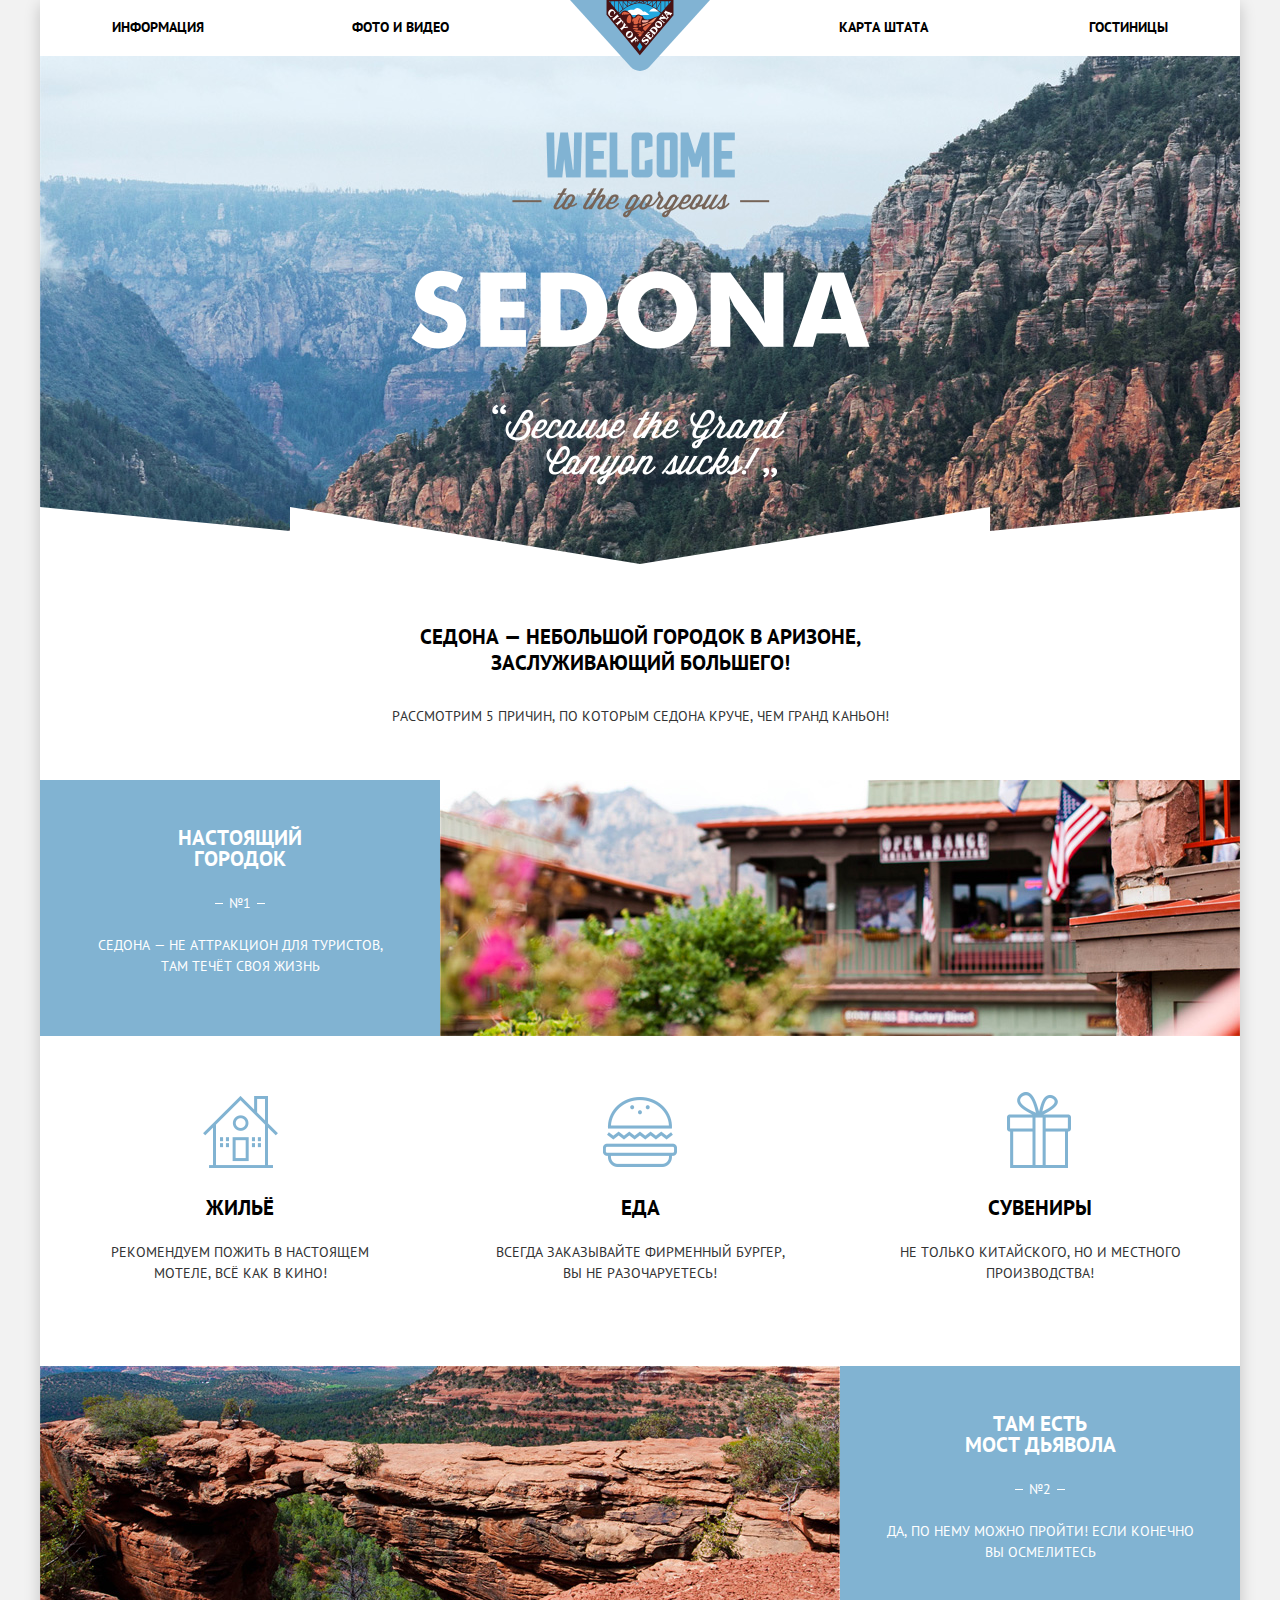
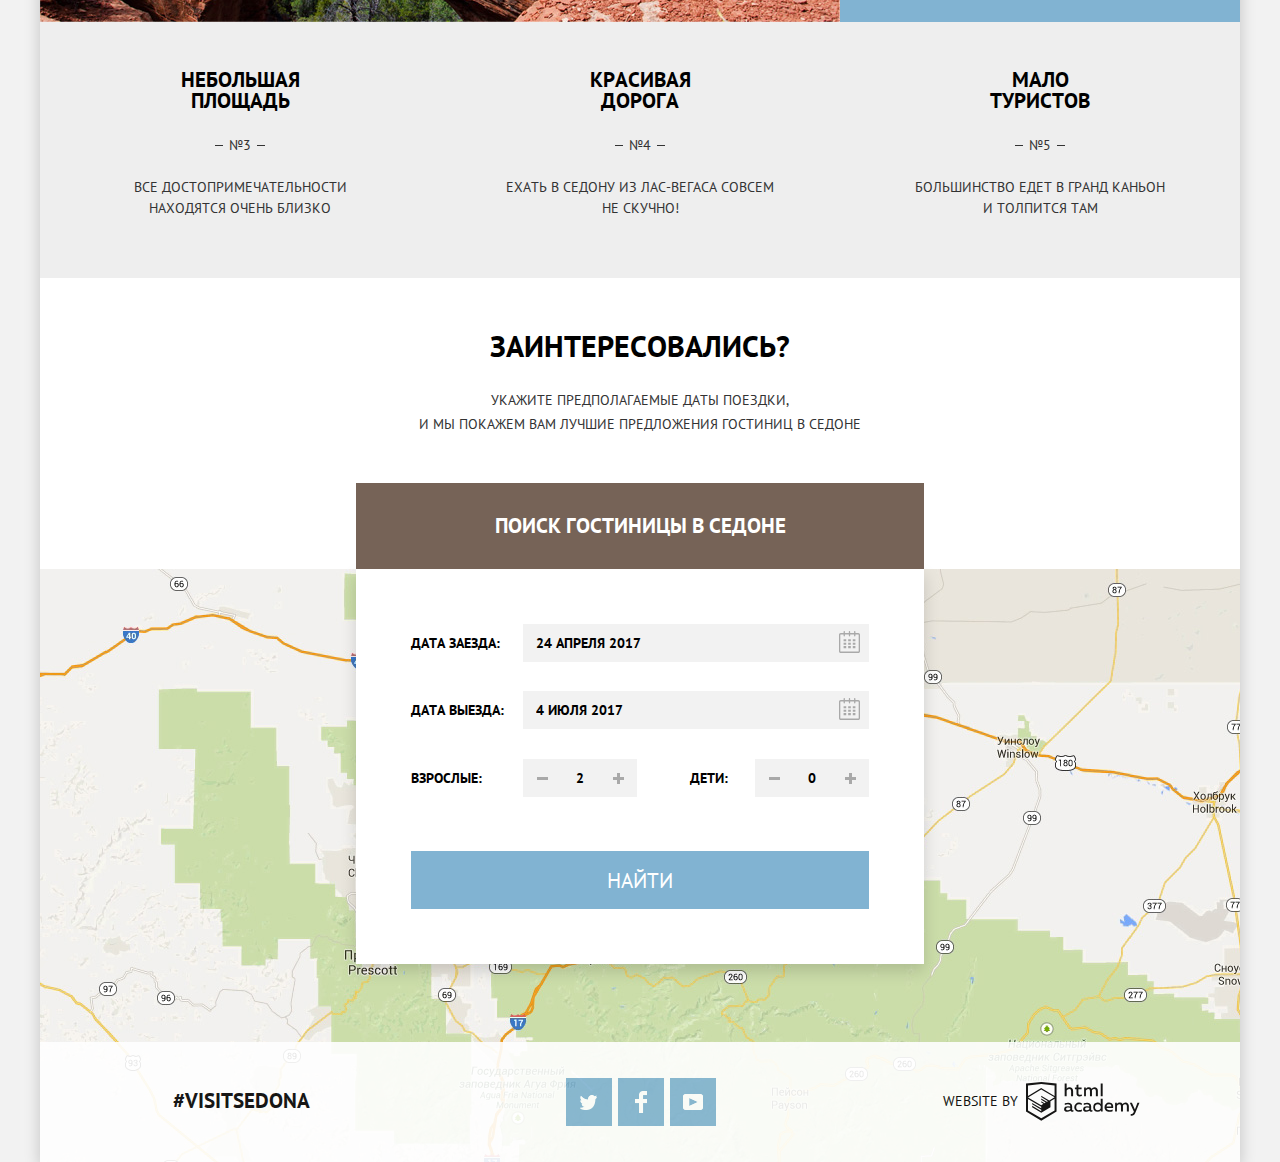
==== commit 95772308: "Доработка формы поиска гостиницы на главной" ====
--- a/index.html
+++ b/index.html
@@ -97,7 +97,7 @@
 					<h2 class="visually-hidden">Поиск гостиницы</h2>
 					<p class="find-hotel-title">Заинтересовались?</p>
 					<p class="find-hotel-description">Укажите предполагаемые даты поездки,<br>и мы покажем вам лучшие предложения гостиниц в Седоне</p>
-					<button class="button-brown searchform-title searchform-open-js" aria-label="Закрыть или открыть форму поиска (по умолчанию форма открыта)">
+					<button class="button-brown searchform-title searchform-open-js" type="button" aria-label="Закрыть или открыть форму поиска (по умолчанию форма открыта)">
 						Поиск гостиницы в Седоне
 					</button>
 					
@@ -107,37 +107,37 @@
 							<div class="searchform-item searchform-checkin">
 								<label for="checkin-date">Дата заезда:</label>
 								<input type="text" name="checkin-date" id="checkin-date" value="" placeholder="24 Апреля 2017">
-								<span class="calendar-button">
+								<button class="calendar-button" type="button" aria-label="Выбрать на календаре">
 									<svg xmlns="http://www.w3.org/2000/svg" width="21" height="22" viewBox="0 0 21 22">
 									<path fill="#a9a9a9" d="M19.251 2.025h-2.845V.648c0-.381-.294-.689-.656-.689-.363 0-.656.308-.656.689v1.377h-3.938V.648c0-.381-.294-.689-.655-.689-.363 0-.657.308-.657.689v1.377H5.906V.648c0-.381-.294-.689-.656-.689-.363 0-.657.308-.657.689v1.377H1.75C.784 2.025 0 2.847 0 3.862v16.302C0 21.179.784 22 1.75 22h17.501c.966 0 1.749-.821 1.749-1.836V3.862c0-1.015-.783-1.837-1.749-1.837zm.437 18.139a.448.448 0 0 1-.437.459H1.75a.45.45 0 0 1-.438-.459V3.862a.45.45 0 0 1 .438-.459h2.844v1.378c0 .381.294.689.657.689.362 0 .656-.308.656-.689V3.403h3.938v1.378c0 .381.294.689.657.689.361 0 .655-.308.655-.689V3.403h3.938v1.378c0 .381.293.689.656.689.362 0 .656-.308.656-.689V3.403h2.845c.241 0 .437.206.437.459v16.302z"/>
 									<path fill="#a9a9a9" d="M4.594 8.225h2.625v2.066H4.594zM4.594 11.668h2.625v2.067H4.594zM4.594 15.112h2.625v2.066H4.594zM9.188 15.112h2.625v2.066H9.188zM9.188 11.668h2.625v2.067H9.188zM9.188 8.225h2.625v2.066H9.188zM13.781 15.112h2.625v2.066h-2.625zM13.781 11.668h2.625v2.067h-2.625zM13.781 8.225h2.625v2.066h-2.625z"/>
 									</svg>
-								</span>
+								</button>
 							</div>
 							<div class="searchform-item searchform-checkout">
 								<label for="checkout-date">Дата выезда:</label>
 								<input type="text" name="checkout-date" id="checkout-date" value="" placeholder="4 Июля 2017">
-								<span class="calendar-button">
+								<button class="calendar-button" type="button" aria-label="Выбрать на календаре">
 									<svg xmlns="http://www.w3.org/2000/svg" width="21" height="22" viewBox="0 0 21 22">
 									<path fill="#a9a9a9" d="M19.251 2.025h-2.845V.648c0-.381-.294-.689-.656-.689-.363 0-.656.308-.656.689v1.377h-3.938V.648c0-.381-.294-.689-.655-.689-.363 0-.657.308-.657.689v1.377H5.906V.648c0-.381-.294-.689-.656-.689-.363 0-.657.308-.657.689v1.377H1.75C.784 2.025 0 2.847 0 3.862v16.302C0 21.179.784 22 1.75 22h17.501c.966 0 1.749-.821 1.749-1.836V3.862c0-1.015-.783-1.837-1.749-1.837zm.437 18.139a.448.448 0 0 1-.437.459H1.75a.45.45 0 0 1-.438-.459V3.862a.45.45 0 0 1 .438-.459h2.844v1.378c0 .381.294.689.657.689.362 0 .656-.308.656-.689V3.403h3.938v1.378c0 .381.294.689.657.689.361 0 .655-.308.655-.689V3.403h3.938v1.378c0 .381.293.689.656.689.362 0 .656-.308.656-.689V3.403h2.845c.241 0 .437.206.437.459v16.302z"/>
 									<path fill="#a9a9a9" d="M4.594 8.225h2.625v2.066H4.594zM4.594 11.668h2.625v2.067H4.594zM4.594 15.112h2.625v2.066H4.594zM9.188 15.112h2.625v2.066H9.188zM9.188 11.668h2.625v2.067H9.188zM9.188 8.225h2.625v2.066H9.188zM13.781 15.112h2.625v2.066h-2.625zM13.781 11.668h2.625v2.067h-2.625zM13.781 8.225h2.625v2.066h-2.625z"/>
 									</svg>
-								</span>
+								</button>
 							</div>
 							<div class="searchform-item searchform-adults">
 								<label for="number-of-adults">Взрослые: </label>
 								<div class="searchform-minus-plus-container">
-									<span class="searchform-minus">меньше</span>
+									<button class="searchform-minus" type="button">меньше</button>
 									<input type="text" name="number-of-adults" id="number-of-adults" value="" placeholder="2">
-									<span class="searchform-plus">больше</span>
+									<button class="searchform-plus" type="button">больше</button>
 								</div>
 							</div>
 							<div class="searchform-item searchform-children">
 								<label for="number-of-children">Дети:</label>
 								<div class="searchform-minus-plus-container">
-								  <span class="searchform-minus">меньше</span>
+								  <button class="searchform-minus" type="button">меньше</button>
 									<input type="text" name="number-of-children" id="number-of-children" value="" placeholder="0">
-									<span class="searchform-plus">больше</span>
+									<button class="searchform-plus" type="button">больше</button>
 								</div>
 							</div>
 
--- a/css/sedona-min.css
+++ b/css/sedona-min.css
@@ -1 +1 @@
-body{position:relative;margin:0;padding:0;font-family:"PT Sans","Arial",sans-serif;text-transform:uppercase;font-kerning:none;background-color:#f2f2f2}a{text-decoration:none;cursor:pointer}html{box-sizing:border-box}*,::before,::after{box-sizing:inherit}img{max-width:100%;height:auto}.content-box{box-sizing:content-box}.container{width:1200px;padding:0;margin:0 auto;box-shadow:0 5px 15px 0 rgba(0,1,1,.2)}.visually-hidden{position:absolute;width:1px;height:1px;margin:-1px;border:0;padding:0;opacity:0;white-space:nowrap;clip:rect(0 0 0 0);overflow:hidden}.button-blue,.button-brown{display:inline-block;vertical-align:middle;font:inherit;text-align:center;color:#fff;text-transform:uppercase;border:0;cursor:pointer;transition-property:background-color,color;transition-duration:.3s,.2s}.button-blue{background-color:#81b3d2}.button-brown{background-color:#766357}.button-blue:hover,.button-blue:focus{background-color:#669ec0}.button-blue:active{color:rgba(255,255,255,.3);background-color:#5496bd}.button-brown:hover,.button-brown:focus{background-color:#604e43}.button-brown:active{color:rgba(255,255,255,.3);background-color:#503e33}.header-navigation{position:relative;font-size:14px;font-weight:700;line-height:26px;color:#000;background-color:#fff;user-select:none}.header-logo{position:absolute;display:block;width:140px;height:71px;left:50%;top:0;z-index:10;transform:translate(-50%,0)}.header-menu{display:flex;flex-wrap:wrap;margin:0;padding:0;list-style:none}.header-menu li{display:block;width:239px;min-height:56px;padding-top:14px;color:#000;transition-property:color;transition-duration:.2s}.header-menu li:nth-child(4n+2){margin-right:244px}.header-menu li:nth-child(4n+1),.header-menu li:nth-child(4n+2){text-align:left}.header-menu li:nth-child(4n-1),.header-menu li:nth-child(4n){text-align:right}.header-menu li:nth-child(4n+1){padding-left:72px}.header-menu li:nth-child(4n+2){padding-left:73px}.header-menu li:nth-child(4n-1){padding-right:73px}.header-menu li:nth-child(4n){padding-right:72px}.header-menu a{color:#000;transition-property:color;transition-duration:.2s}.header-menu a:hover,.header-menu a:focus{color:#81b3d2}.header-menu a:active{color:rgba(0,0,0,.3)}.welcome{position:relative;width:1200px;height:508px;padding-top:76px;background-color:#2a3e45;background-image:url(../img/images/index-welcome-bg.jpg);background-position:center -83px;background-repeat:no-repeat;background-size:1200px 800px}.welcome::after{content:"";position:absolute;width:100%;height:57px;left:0;bottom:0;background-image:url(../img/svg/index-welcome-mask.svg);background-repeat:no-repeat}.welcome img{display:block;width:459px;height:353px;margin:0 auto}.about{padding-top:60px;background-color:#fff}.about-title{margin:0;margin-bottom:27px;font-size:21px;font-weight:700;line-height:26px;text-align:center;color:#000}.about-description{margin:0;margin-bottom:51px;font-size:14px;font-weight:400;line-height:26px;text-align:center;color:#333}.features-list{display:flex;flex-wrap:wrap;margin:0;padding:0;list-style:none}.features-item{display:flex;flex-wrap:wrap;text-align:center}.features-item:nth-child(2){flex-direction:row-reverse}.features-item-main{width:400px;padding-top:47px;padding-right:10px;padding-left:10px;background-color:#eee}.features-item-picture{width:800px;height:256px;margin:0}.blue-feature{background-color:#81b3d2}.blue-feature .features-item-title,.blue-feature .features-item-number,.blue-feature .features-item-description{color:#fff}.features-item-title{margin:0;margin-bottom:24px;font-size:21px;font-weight:700;line-height:21px;color:#000}.features-item-number,.features-item-description{font-size:14px;font-weight:400;line-height:21px;color:#333}.features-item-number{display:flex;justify-content:center;align-items:center;margin-bottom:21px}.features-item-number::before,.features-item-number::after{content:"";width:8px;height:1px;background-color:#333}.features-item-number::before{margin-right:6px}.features-item-number::after{margin-left:6px}.blue-feature .features-item-number::before,.blue-feature .features-item-number::after{background-color:#fff}.features-item-description{margin-bottom:59px}.item-additional{display:flex;flex-wrap:wrap;width:100%;margin:0;padding:0;list-style:none}.item-additional li{width:400px}.item-additional-title{position:relative;margin:0;margin-bottom:24px;padding-top:161px;font-size:21px;font-weight:700;line-height:21px;color:#000}.item-additional-title::before{position:absolute;content:"";width:80px;height:80px}.item-additional li:first-child .item-additional-title::before{background:url(../img/images/features-icon-house.png) no-repeat 50% 50%;top:56px;left:160px}.item-additional li:nth-child(2) .item-additional-title::before{background:url(../img/images/features-icon-burger.png) no-repeat 50% 50%;top:56px;left:160px}.item-additional li:last-child .item-additional-title::before{background:url(../img/images/features-icon-gift.png) no-repeat 50% 50%;top:54px;left:159px}.item-additional-description{padding:0 50px;margin-bottom:82px;font-size:14px;font-weight:400;line-height:21px;color:#333}.find-hotel{position:relative;padding-top:50px;text-align:center;background-color:#fff}.find-hotel-title{margin:0;margin-bottom:24px;font-size:30px;font-weight:700;line-height:36px;color:#000}.find-hotel-description{margin:0;margin-bottom:47px;font-size:14px;font-weight:400;line-height:24px;color:#333}.searchform-title{position:relative;z-index:20;width:568px;height:86px;margin:0 auto;font-size:21px;font-weight:700;line-height:84px;user-select:none}.searchform{visibility:visible;position:absolute;left:50%;transform:translateX(-50%);z-index:10;width:568px;margin:0 auto;padding:0;background-color:#fff;box-shadow:0 7px 15px rgba(0,1,1,.15);opacity:1;transition:all .3s}@keyframes shake{0%,to{transform:translateX(0)}20%{background-color:#d65b65}10%,30%,50%,70%,90%{transform:translateX(5px)}20%,40%,60%,80%{transform:translateX(-5px)}}.searchform-shake-js{animation:shake .6s}@keyframes input-blink{0%,to{outline:1px solid #d65b65;outline-offset:-1px}}.searchform-blink-js{animation-name:input-blink;animation-duration:.6s}.searchform-hidden-js{visibility:hidden;opacity:0;transform:translate(-50%,-86px)}.searchform label{font-size:14px;font-weight:700;line-height:26px;color:#000}.searchform input{padding:0;font:inherit;font-size:14px;font-weight:700;line-height:38px;color:#000;text-transform:inherit;background-color:#f2f2f2;border:2px solid #f2f2f2;border:0}.searchform-wrapper{display:flex;flex-wrap:wrap;align-items:flex-start;justify-content:space-between;width:458px;margin:0 auto;padding-top:55px;padding-bottom:55px}.searchform-item{display:flex}.searchform label{display:block;margin-right:auto;line-height:38px}.searchform-checkin,.searchform-checkout{position:relative;width:100%}.calendar-button{position:absolute;display:block;width:21px;height:22px;top:8px;right:9px;cursor:pointer}.calendar-button:hover path,.calendar-button:focus path{fill:#000}.calendar-button:active path{fill:#81b3d2}.calendar-button path{transition:fill .3s}.searchform-checkin{margin-bottom:29px}.searchform-checkout{margin-bottom:30px}.searchform-checkin input,.searchform-checkout input{width:346px;padding-left:13px;padding-right:40px}.searchform-children,.searchform-adults{margin-bottom:54px}.searchform-adults{width:226px}.searchform-children label{padding-right:27px}.searchform-adults input,.searchform-children input{width:38px;text-align:center}.searchform-minus-plus-container{display:flex;justify-content:center;width:114px}.searchform-minus,.searchform-plus{position:relative;display:block;width:38px;font-size:0;background-color:#f2f2f2;cursor:pointer}.searchform-minus::before{content:"";position:absolute;top:18px;left:14px;width:11px;height:3px;background-color:#a9a9a9;transition-property:background-color;transition-duration:.3s}.searchform-minus:hover::before,.searchform-minus:focus::before{background-color:#000}.searchform-minus:active::before{background-color:#81b3d2}.searchform-plus::before{content:"";position:absolute;top:18px;left:14px;width:11px;height:3px;background-color:#a9a9a9}.searchform-plus::after{content:"";position:absolute;top:14px;left:18px;width:3px;height:11px;background-color:#a9a9a9}.searchform-plus:hover::before,.searchform-plus:hover::after,.searchform-plus:focus::before,.searchform-plus:focus::after{background-color:#000}.searchform-plus:active::before,.searchform-plus:active::after{background-color:#81b3d2}.searchform-minus::before,.searchform-plus::before,.searchform-plus::after{transition-property:background-color;transition-duration:.3s}.searchform input::-webkit-input-placeholder{color:#000}.searchform input::-moz-placeholder{color:#000}.searchform input:hover{background-color:#ebebeb;border-color:#ebebeb}.searchform input:focus{background-color:#fff;border-color:#e5e5e5}.searchform-button{width:458px;height:58px;font-size:21px;font-weight:400;line-height:58px}.map{width:1200px;height:593px;overflow:hidden;background:#fff url(../img/images/map.jpg) no-repeat 0 0}.filters-box{padding-top:27px;padding-bottom:31px;color:#fff;background:#2a3e45 url(../img/images/hotels-bg.jpg) no-repeat 50% -295px}.filtersform fieldset{width:255px;padding:0;margin:0;border:0}.filtersform legend{margin-bottom:25px;font-size:16px;font-weight:700;line-height:21px}.filtersform ul{padding:0;margin:0;list-style:none}.filtersform li{margin-bottom:25px;padding-left:40px}.filtersform li:last-child{margin-bottom:0}.filtersform .filters-checkbox{position:relative;display:block;font-size:14px;font-weight:400;line-height:21px;cursor:pointer;user-select:none}.filtersform input[type=checkbox]+.checkbox-indicator{position:absolute;top:-1px;left:-40px;width:27px;height:23px;background:url(../img/svg/checkbox-off.svg) no-repeat 0 0;background-size:23px 23px}.filtersform input[type=checkbox]:focus+.checkbox-indicator{outline:thin dotted;outline:5px auto -webkit-focus-ring-color}.filtersform input[type=checkbox]:disabled+.checkbox-indicator{background-image:url(../img/svg/checkbox-off-disabled.svg);background-size:23px 23px}.filtersform input[type=checkbox]:checked:disabled+.checkbox-indicator{background-image:url(../img/svg/checkbox-on-disabled.svg);background-size:27px 23px}.filtersform input[type=checkbox]:checked+.checkbox-indicator{background-image:url(../img/svg/checkbox-on.svg);background-size:27px 23px}.checkbox-indicator{transition:background-image .2s}.filter-range{width:318px;margin-left:auto}.filter-range-title{margin:0;margin-bottom:10px;font-size:16px;font-weight:700;line-height:21px}.price-controls{position:relative;height:36px;margin-bottom:20px;font-size:0;border:2px solid #fff;border-radius:2px}.price-controls::after{content:"";position:absolute;top:50%;left:50%;width:2px;height:22px;background-color:#fff;transform:translate(0,-50%)}.price-controls label{display:inline-block;vertical-align:top;font-size:14px;font-weight:400;line-height:31px;cursor:pointer}.price-controls .min-price,.price-controls .max-price{width:147px;padding-left:65px}.price-controls input{width:32px;height:32px;margin:0;color:inherit;font:inherit;background:0 0;border:0}.range-controls{position:relative;margin-bottom:32px}.range-controls .scale{height:2px;background-color:rgba(255,255,255,.3)}.range-controls .bar{width:80%;height:2px;background:#fff}.range-toggle{position:absolute;top:-9px;width:4px;height:4px;background-color:#ababab;border:8px solid #fff;border-radius:50%;cursor:pointer}.range-toggle:hover{background:#1c4f80}.range-toggle-min{left:0}.range-toggle-max{left:80%}.button-transparent{display:block;width:137px;margin-left:85px;padding:0;font:inherit;font-size:14px;color:#fff;text-transform:uppercase;line-height:32px;background:0 0;border:2px solid #fff;border-radius:2px;cursor:pointer;transition-property:background-color,color;transition-duration:.3s,.2s}.button-transparent:hover{color:#000;background-color:#fff}.sorting-box{padding-top:30px;padding-bottom:31px;color:#000;background-color:#fff}.sorting-box .hotels-container{align-items:center}.sorting-found{margin:0;margin-right:47px;font-size:21px;font-weight:700;line-height:26px}.sorting-method{display:flex;padding-top:4px;font-size:12px;font-weight:400;line-height:18px;user-select:none}.sorting-method ul{display:flex;flex-wrap:wrap;max-width:780px;margin:0;margin-left:39px;padding:0;list-style:none}.sorting-method li{margin-right:33px}.sorting-method li:last-child{margin-right:0}.sorting-item a{display:block;color:#cacaca;background-image:linear-gradient(to right,transparent 50%,#81b3d2 50%);background-position:0 1.3em;background-repeat:repeat-x;background-size:2px 1px;transition:.2s}.sorting-item a:hover,.sorting-item a:focus{color:#81b3d2}.sorting-item a:active{color:#000;background-image:none}.sorting-item-selected a{color:#81b3d2;background-image:none}.sorting-item-selected a:hover,.sorting-item-selected a:focus,.sorting-item-selected a:active{color:#81b3d2;background-image:none}.sorting-order{width:50px;margin:0;margin-left:auto;padding-top:1px;padding-right:1px;font-size:0;text-align:right;user-select:none}.sorting-button{position:relative;display:inline-block;vertical-align:middle;width:11px;height:10px;cursor:pointer}.sorting-down{margin-right:13px}.sorting-button::before{content:"";position:absolute;top:0;left:0;transition:border-color .3s}.sorting-up::before{border:6px solid transparent;border-top:11px solid #cacaca;border-bottom:0}.sorting-down::before{border:6px solid transparent;border-bottom:11px solid #cacaca;border-top:0}.sorting-up:hover::before,.sorting-up:focus::before{border-top-color:#000}.sorting-down:hover::before,.sorting-down:focus::before{border-bottom-color:#000}.sorting-down.sorting-button-selected::before,.sorting-down:active::before{border-bottom-color:#81b3d2}.sorting-up.sorting-button-selected::before,.sorting-up:active::before{border-top-color:#81b3d2}.accomodation{background-color:#fff}.hotels-container{display:flex;width:1056px;margin:0 auto}.accommodation-options{padding:0;margin:0;list-style:none}.accomodation-item{padding-top:30px;padding-bottom:30px;margin-top:-1px;border-top:1px solid #e5e5e5;border-bottom:1px solid #e5e5e5}.hotel-image{order:-1;width:135px;height:90px;margin:0;margin-right:30px}.hotel-info{flex-grow:1;min-width:258px}.hotel-name{margin:0;margin-bottom:7px;font-size:21px;font-weight:700;line-height:21px;color:#000;transform:translate(0,-3px)}.hotel-info p{margin:0;margin-bottom:14px}.hotel-type,.hotel-price{display:inline-block;vertical-align:top;font-size:14px;font-weight:400;line-height:21px;color:#333}.hotel-type{min-width:110px;margin-right:6px}.hotel-price{min-width:142px}.hotel-more,.hotel-book{font-size:14px;font-weight:700;line-height:27px}.hotel-more{width:110px;height:27px;margin-right:2px}.hotel-book{width:142px;height:27px}.hotel-rating{display:flex;flex-direction:column;justify-content:space-between;width:110px}.hotel-rating-stars{display:flex;flex-direction:row-reverse;margin:0;padding:0;list-style:none;transform:translate(0,-1px)}.hotel-rating-stars li{margin-left:5px}.hotel-rating-stars li:last-child{margin-left:0}.hotel-rating-value{display:block;font-size:14px;font-weight:400;line-height:27px;text-align:center;color:#666;background-color:#f2f2f2}.footer{display:flex;justify-content:flex-start;align-items:center;padding-top:36px;padding-bottom:36px;background-color:#fff;opacity:.9}.index-footer{position:absolute;bottom:0;width:1200px}.footer-hashtag{display:block;margin:0;margin-left:133px;padding-bottom:2px;font-size:21px;font-weight:700;line-height:26px;text-align:right;color:#000}.footer-social{display:flex;justify-content:flex-end;width:178px;padding:0;margin:0 auto;list-style:none}.footer-social li{margin-right:6px}.footer-social li:last-child{margin-right:0}.social-button{position:relative;width:46px;height:48px;font-size:0}.social-button::before{content:"";position:absolute;width:100%;height:100%;top:0;left:0;background-repeat:no-repeat;background-position:50% 50%;opacity:1;transition:opacity .1s}.social-button-twitter::before{background-image:url(../img/images/icon-twitter.png)}.social-button-facebook::before{background-image:url(../img/images/icon-facebook.png)}.social-button-youtube::before{background-image:url(../img/images/icon-youtube.png)}.social-button:active::before{opacity:.3}.footer-copyright{display:flex;width:198px;align-items:center;justify-content:space-between;margin:0;margin-right:99px;padding-bottom:2px;font-size:14px;font-weight:400;line-height:26px;color:#000}.footer-copyright a{position:relative;top:1px;display:block;width:115px;height:41px}.footer-copyright path{transition:fill .3s}.footer-copyright a:hover path,.footer-copyright a:focus path{fill:#81b3d2}.footer-copyright a:active path{fill:#bdbbbc}+body{position:relative;margin:0;padding:0;font-family:"PT Sans","Arial",sans-serif;text-transform:uppercase;font-kerning:none;background-color:#f2f2f2}a{text-decoration:none;cursor:pointer}html{box-sizing:border-box}*,::before,::after{box-sizing:inherit}img{max-width:100%;height:auto}.content-box{box-sizing:content-box}.container{width:1200px;padding:0;margin:0 auto;box-shadow:0 5px 15px 0 rgba(0,1,1,.2)}.visually-hidden{position:absolute;width:1px;height:1px;margin:-1px;border:0;padding:0;opacity:0;white-space:nowrap;clip:rect(0 0 0 0);overflow:hidden}.button-blue,.button-brown{display:inline-block;vertical-align:middle;font:inherit;text-align:center;color:#fff;text-transform:uppercase;border:0;cursor:pointer;transition-property:background-color,color;transition-duration:.3s,.2s}.button-blue{background-color:#81b3d2}.button-brown{background-color:#766357}.button-blue:hover,.button-blue:focus{background-color:#669ec0}.button-blue:active{color:rgba(255,255,255,.3);background-color:#5496bd}.button-brown:hover,.button-brown:focus{background-color:#604e43}.button-brown:active{color:rgba(255,255,255,.3);background-color:#503e33}.header-navigation{position:relative;font-size:14px;font-weight:700;line-height:26px;color:#000;background-color:#fff;user-select:none}.header-logo{position:absolute;display:block;width:140px;height:71px;left:50%;top:0;z-index:10;transform:translate(-50%,0)}.header-menu{display:flex;flex-wrap:wrap;margin:0;padding:0;list-style:none}.header-menu li{display:block;width:239px;min-height:56px;padding-top:14px;color:#000;transition-property:color;transition-duration:.2s}.header-menu li:nth-child(4n+2){margin-right:244px}.header-menu li:nth-child(4n+1),.header-menu li:nth-child(4n+2){text-align:left}.header-menu li:nth-child(4n-1),.header-menu li:nth-child(4n){text-align:right}.header-menu li:nth-child(4n+1){padding-left:72px}.header-menu li:nth-child(4n+2){padding-left:73px}.header-menu li:nth-child(4n-1){padding-right:73px}.header-menu li:nth-child(4n){padding-right:72px}.header-menu a{color:#000;transition-property:color;transition-duration:.2s}.header-menu a:hover,.header-menu a:focus{color:#81b3d2}.header-menu a:active{color:rgba(0,0,0,.3)}.welcome{position:relative;width:1200px;height:508px;padding-top:76px;background-color:#2a3e45;background-image:url(../img/images/index-welcome-bg.jpg);background-position:center -83px;background-repeat:no-repeat;background-size:1200px 800px}.welcome::after{content:"";position:absolute;width:100%;height:57px;left:0;bottom:0;background-image:url(../img/svg/index-welcome-mask.svg);background-repeat:no-repeat}.welcome img{display:block;width:459px;height:353px;margin:0 auto}.about{padding-top:60px;background-color:#fff}.about-title{margin:0;margin-bottom:27px;font-size:21px;font-weight:700;line-height:26px;text-align:center;color:#000}.about-description{margin:0;margin-bottom:51px;font-size:14px;font-weight:400;line-height:26px;text-align:center;color:#333}.features-list{display:flex;flex-wrap:wrap;margin:0;padding:0;list-style:none}.features-item{display:flex;flex-wrap:wrap;text-align:center}.features-item:nth-child(2){flex-direction:row-reverse}.features-item-main{width:400px;padding-top:47px;padding-right:10px;padding-left:10px;background-color:#eee}.features-item-picture{width:800px;height:256px;margin:0}.blue-feature{background-color:#81b3d2}.blue-feature .features-item-title,.blue-feature .features-item-number,.blue-feature .features-item-description{color:#fff}.features-item-title{margin:0;margin-bottom:24px;font-size:21px;font-weight:700;line-height:21px;color:#000}.features-item-number,.features-item-description{font-size:14px;font-weight:400;line-height:21px;color:#333}.features-item-number{display:flex;justify-content:center;align-items:center;margin-bottom:21px}.features-item-number::before,.features-item-number::after{content:"";width:8px;height:1px;background-color:#333}.features-item-number::before{margin-right:6px}.features-item-number::after{margin-left:6px}.blue-feature .features-item-number::before,.blue-feature .features-item-number::after{background-color:#fff}.features-item-description{margin-bottom:59px}.item-additional{display:flex;flex-wrap:wrap;width:100%;margin:0;padding:0;list-style:none}.item-additional li{width:400px}.item-additional-title{position:relative;margin:0;margin-bottom:24px;padding-top:161px;font-size:21px;font-weight:700;line-height:21px;color:#000}.item-additional-title::before{position:absolute;content:"";width:80px;height:80px}.item-additional li:first-child .item-additional-title::before{background:url(../img/images/features-icon-house.png) no-repeat 50% 50%;top:56px;left:160px}.item-additional li:nth-child(2) .item-additional-title::before{background:url(../img/images/features-icon-burger.png) no-repeat 50% 50%;top:56px;left:160px}.item-additional li:last-child .item-additional-title::before{background:url(../img/images/features-icon-gift.png) no-repeat 50% 50%;top:54px;left:159px}.item-additional-description{padding:0 50px;margin-bottom:82px;font-size:14px;font-weight:400;line-height:21px;color:#333}.find-hotel{position:relative;padding-top:50px;text-align:center;background-color:#fff}.find-hotel-title{margin:0;margin-bottom:24px;font-size:30px;font-weight:700;line-height:36px;color:#000}.find-hotel-description{margin:0;margin-bottom:47px;font-size:14px;font-weight:400;line-height:24px;color:#333}.searchform-title{position:relative;z-index:20;width:568px;height:86px;margin:0 auto;font-size:21px;font-weight:700;line-height:84px;user-select:none}.searchform{visibility:visible;position:absolute;left:50%;transform:translateX(-50%);z-index:10;width:568px;margin:0 auto;padding:0;background-color:#fff;box-shadow:0 7px 15px rgba(0,1,1,.15);opacity:1;transition:all .3s}@keyframes shake{0%,to{transform:translateX(0)}20%{background-color:#d65b65}10%,30%,50%,70%,90%{transform:translateX(5px)}20%,40%,60%,80%{transform:translateX(-5px)}}.searchform-shake-js{animation:shake .6s}@keyframes input-blink{0%,to{outline:1px solid #d65b65;outline-offset:-1px}}.searchform-blink-js{animation-name:input-blink;animation-duration:.6s}.searchform-hidden-js{visibility:hidden;opacity:0;transform:translate(-50%,-86px)}.searchform label{font-size:14px;font-weight:700;line-height:26px;color:#000}.searchform input{padding:0;font:inherit;font-size:14px;font-weight:700;line-height:38px;color:#000;text-transform:inherit;background-color:#f2f2f2;border:2px solid #f2f2f2;border:0}.searchform-wrapper{display:flex;flex-wrap:wrap;align-items:flex-start;justify-content:space-between;width:458px;margin:0 auto;padding-top:55px;padding-bottom:55px}.searchform-item{display:flex}.searchform label{display:block;margin-right:auto;line-height:38px}.searchform-checkin,.searchform-checkout{position:relative;width:100%}.calendar-button{position:absolute;top:5px;right:3px;width:33px;height:30px;padding:0;background-color:transparent;border:0;cursor:pointer}.calendar-button:hover path,.calendar-button:focus path{fill:#000}.calendar-button:active path{fill:#81b3d2}.calendar-button path{transition:fill .3s}.searchform-checkin{margin-bottom:29px}.searchform-checkout{margin-bottom:30px}.searchform-checkin input,.searchform-checkout input{width:346px;padding-left:13px;padding-right:44px}.searchform-children,.searchform-adults{margin-bottom:54px}.searchform-adults{width:226px}.searchform-children label{padding-right:27px}.searchform-adults input,.searchform-children input{width:38px;text-align:center}.searchform-minus-plus-container{display:flex;justify-content:center;width:114px}.searchform-minus,.searchform-plus{position:relative;width:38px;padding:0;font-size:0;background-color:#f2f2f2;border:0;cursor:pointer}.searchform-minus::before{content:"";position:absolute;top:18px;left:14px;width:11px;height:3px;background-color:#a9a9a9;transition-property:background-color;transition-duration:.3s}.searchform-minus:hover::before,.searchform-minus:focus::before{background-color:#000}.searchform-minus:active::before{background-color:#81b3d2}.searchform-plus::before{content:"";position:absolute;top:18px;left:14px;width:11px;height:3px;background-color:#a9a9a9}.searchform-plus::after{content:"";position:absolute;top:14px;left:18px;width:3px;height:11px;background-color:#a9a9a9}.searchform-plus:hover::before,.searchform-plus:hover::after,.searchform-plus:focus::before,.searchform-plus:focus::after{background-color:#000}.searchform-plus:active::before,.searchform-plus:active::after{background-color:#81b3d2}.searchform-minus::before,.searchform-plus::before,.searchform-plus::after{transition-property:background-color;transition-duration:.3s}.searchform input::-webkit-input-placeholder{color:#000}.searchform input::-moz-placeholder{color:#000}.searchform input:hover{background-color:#ebebeb;border-color:#ebebeb}.searchform input:focus{background-color:#fff;border-color:#e5e5e5}.searchform-button{width:458px;height:58px;font-size:21px;font-weight:400;line-height:58px}.map{width:1200px;height:593px;overflow:hidden;background:#fff url(../img/images/map.jpg) no-repeat 0 0}.filters-box{padding-top:27px;padding-bottom:31px;color:#fff;background:#2a3e45 url(../img/images/hotels-bg.jpg) no-repeat 50% -295px}.filtersform fieldset{width:255px;padding:0;margin:0;border:0}.filtersform legend{margin-bottom:25px;font-size:16px;font-weight:700;line-height:21px}.filtersform ul{padding:0;margin:0;list-style:none}.filtersform li{margin-bottom:25px;padding-left:40px}.filtersform li:last-child{margin-bottom:0}.filtersform .filters-checkbox{position:relative;display:block;font-size:14px;font-weight:400;line-height:21px;cursor:pointer;user-select:none}.filtersform input[type=checkbox]+.checkbox-indicator{position:absolute;top:-1px;left:-40px;width:27px;height:23px;background:url(../img/svg/checkbox-off.svg) no-repeat 0 0;background-size:23px 23px}.filtersform input[type=checkbox]:focus+.checkbox-indicator{outline:thin dotted;outline:5px auto -webkit-focus-ring-color}.filtersform input[type=checkbox]:disabled+.checkbox-indicator{background-image:url(../img/svg/checkbox-off-disabled.svg);background-size:23px 23px}.filtersform input[type=checkbox]:checked:disabled+.checkbox-indicator{background-image:url(../img/svg/checkbox-on-disabled.svg);background-size:27px 23px}.filtersform input[type=checkbox]:checked+.checkbox-indicator{background-image:url(../img/svg/checkbox-on.svg);background-size:27px 23px}.checkbox-indicator{transition:background-image .2s}.filter-range{width:318px;margin-left:auto}.filter-range-title{margin:0;margin-bottom:10px;font-size:16px;font-weight:700;line-height:21px}.price-controls{position:relative;height:36px;margin-bottom:20px;font-size:0;border:2px solid #fff;border-radius:2px}.price-controls::after{content:"";position:absolute;top:50%;left:50%;width:2px;height:22px;background-color:#fff;transform:translate(0,-50%)}.price-controls label{display:inline-block;vertical-align:top;font-size:14px;font-weight:400;line-height:31px;cursor:pointer}.price-controls .min-price,.price-controls .max-price{width:147px;padding-left:65px}.price-controls input{width:32px;height:32px;margin:0;color:inherit;font:inherit;background:0 0;border:0}.range-controls{position:relative;margin-bottom:32px}.range-controls .scale{height:2px;background-color:rgba(255,255,255,.3)}.range-controls .bar{width:80%;height:2px;background:#fff}.range-toggle{position:absolute;top:-9px;width:4px;height:4px;background-color:#ababab;border:8px solid #fff;border-radius:50%;cursor:pointer}.range-toggle:hover{background:#1c4f80}.range-toggle-min{left:0}.range-toggle-max{left:80%}.button-transparent{display:block;width:137px;margin-left:85px;padding:0;font:inherit;font-size:14px;color:#fff;text-transform:uppercase;line-height:32px;background:0 0;border:2px solid #fff;border-radius:2px;cursor:pointer;transition-property:background-color,color;transition-duration:.3s,.2s}.button-transparent:hover{color:#000;background-color:#fff}.sorting-box{padding-top:30px;padding-bottom:31px;color:#000;background-color:#fff}.sorting-box .hotels-container{align-items:center}.sorting-found{margin:0;margin-right:47px;font-size:21px;font-weight:700;line-height:26px}.sorting-method{display:flex;padding-top:4px;font-size:12px;font-weight:400;line-height:18px;user-select:none}.sorting-method ul{display:flex;flex-wrap:wrap;max-width:780px;margin:0;margin-left:39px;padding:0;list-style:none}.sorting-method li{margin-right:33px}.sorting-method li:last-child{margin-right:0}.sorting-item a{display:block;color:#cacaca;background-image:linear-gradient(to right,transparent 50%,#81b3d2 50%);background-position:0 1.3em;background-repeat:repeat-x;background-size:2px 1px;transition:.2s}.sorting-item a:hover,.sorting-item a:focus{color:#81b3d2}.sorting-item a:active{color:#000;background-image:none}.sorting-item-selected a{color:#81b3d2;background-image:none}.sorting-item-selected a:hover,.sorting-item-selected a:focus,.sorting-item-selected a:active{color:#81b3d2;background-image:none}.sorting-order{width:50px;margin:0;margin-left:auto;padding-top:1px;padding-right:1px;font-size:0;text-align:right;user-select:none}.sorting-button{position:relative;display:inline-block;vertical-align:middle;width:11px;height:10px;cursor:pointer}.sorting-down{margin-right:13px}.sorting-button::before{content:"";position:absolute;top:0;left:0;transition:border-color .3s}.sorting-up::before{border:6px solid transparent;border-top:11px solid #cacaca;border-bottom:0}.sorting-down::before{border:6px solid transparent;border-bottom:11px solid #cacaca;border-top:0}.sorting-up:hover::before,.sorting-up:focus::before{border-top-color:#000}.sorting-down:hover::before,.sorting-down:focus::before{border-bottom-color:#000}.sorting-down.sorting-button-selected::before,.sorting-down:active::before{border-bottom-color:#81b3d2}.sorting-up.sorting-button-selected::before,.sorting-up:active::before{border-top-color:#81b3d2}.accomodation{background-color:#fff}.hotels-container{display:flex;width:1056px;margin:0 auto}.accommodation-options{padding:0;margin:0;list-style:none}.accomodation-item{padding-top:30px;padding-bottom:30px;margin-top:-1px;border-top:1px solid #e5e5e5;border-bottom:1px solid #e5e5e5}.hotel-image{order:-1;width:135px;height:90px;margin:0;margin-right:30px}.hotel-info{flex-grow:1;min-width:258px}.hotel-name{margin:0;margin-bottom:7px;font-size:21px;font-weight:700;line-height:21px;color:#000;transform:translate(0,-3px)}.hotel-info p{margin:0;margin-bottom:14px}.hotel-type,.hotel-price{display:inline-block;vertical-align:top;font-size:14px;font-weight:400;line-height:21px;color:#333}.hotel-type{min-width:110px;margin-right:6px}.hotel-price{min-width:142px}.hotel-more,.hotel-book{font-size:14px;font-weight:700;line-height:27px}.hotel-more{width:110px;height:27px;margin-right:2px}.hotel-book{width:142px;height:27px}.hotel-rating{display:flex;flex-direction:column;justify-content:space-between;width:110px}.hotel-rating-stars{display:flex;flex-direction:row-reverse;margin:0;padding:0;list-style:none;transform:translate(0,-1px)}.hotel-rating-stars li{margin-left:5px}.hotel-rating-stars li:last-child{margin-left:0}.hotel-rating-value{display:block;font-size:14px;font-weight:400;line-height:27px;text-align:center;color:#666;background-color:#f2f2f2}.footer{display:flex;justify-content:flex-start;align-items:center;padding-top:36px;padding-bottom:36px;background-color:#fff;opacity:.9}.index-footer{position:absolute;bottom:0;width:1200px}.footer-hashtag{display:block;margin:0;margin-left:133px;padding-bottom:2px;font-size:21px;font-weight:700;line-height:26px;text-align:right;color:#000}.footer-social{display:flex;justify-content:flex-end;width:178px;padding:0;margin:0 auto;list-style:none}.footer-social li{margin-right:6px}.footer-social li:last-child{margin-right:0}.social-button{position:relative;width:46px;height:48px;font-size:0}.social-button::before{content:"";position:absolute;width:100%;height:100%;top:0;left:0;background-repeat:no-repeat;background-position:50% 50%;opacity:1;transition:opacity .1s}.social-button-twitter::before{background-image:url(../img/images/icon-twitter.png)}.social-button-facebook::before{background-image:url(../img/images/icon-facebook.png)}.social-button-youtube::before{background-image:url(../img/images/icon-youtube.png)}.social-button:active::before{opacity:.3}.footer-copyright{display:flex;width:198px;align-items:center;justify-content:space-between;margin:0;margin-right:99px;padding-bottom:2px;font-size:14px;font-weight:400;line-height:26px;color:#000}.footer-copyright a{position:relative;top:1px;display:block;width:115px;height:41px}.footer-copyright path{transition:fill .3s}.footer-copyright a:hover path,.footer-copyright a:focus path{fill:#81b3d2}.footer-copyright a:active path{fill:#bdbbbc}